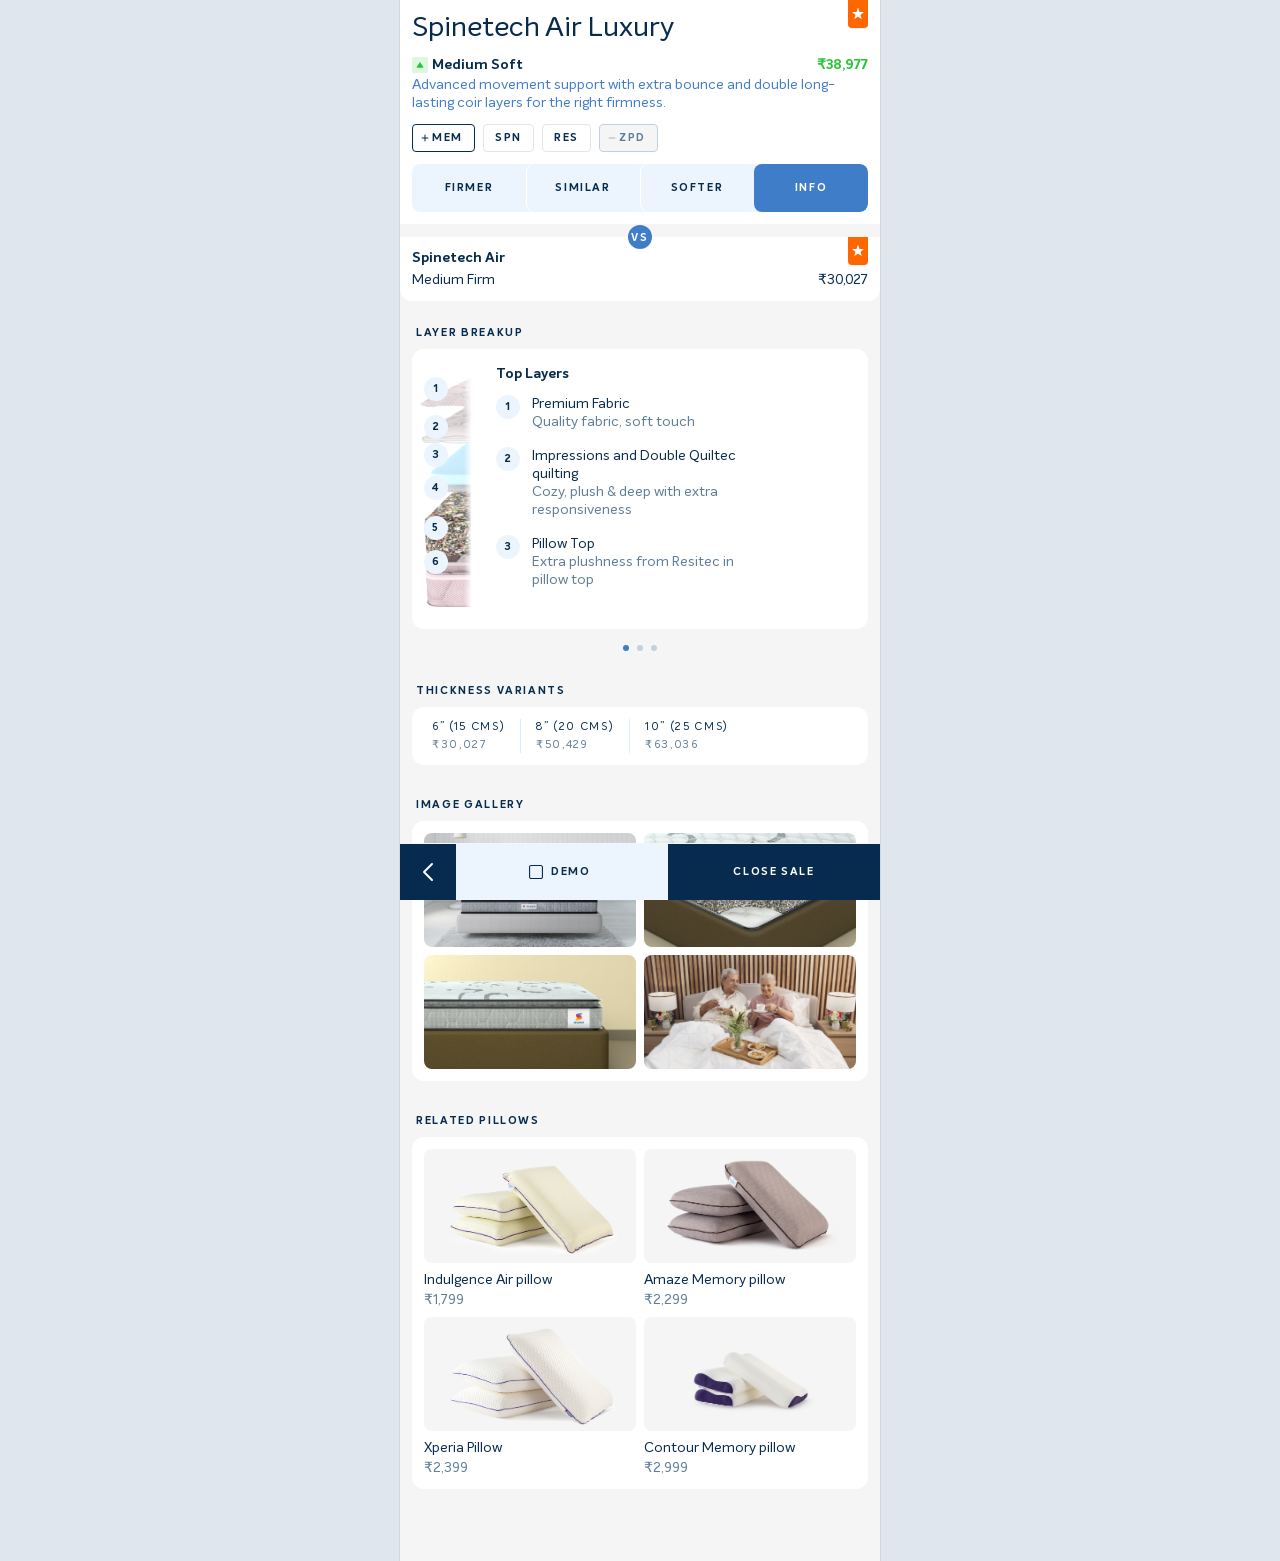
==== mattress-compare.html @ 7e9686c3 "Add comparison mode, opened from any recommendation card Implements Figma node 1777:11758: clicking " ====
<!DOCTYPE html>
<html lang="en">
<head>
<meta charset="UTF-8" />
<meta name="viewport" content="width=device-width, initial-scale=1, viewport-fit=cover" />
<meta name="theme-color" content="#FFFFFF" />
<title>Spinetech Air Luxury · Sleepwell</title>
<link rel="stylesheet" href="styles.css" />
</head>
<body>
  <div class="phone phone--mx">

    <!-- Comparison mode (Figma node 1777:11758): reached from a recommendation
         card on Firmer/Similar/Softer. The sticky header shows the clicked
         mattress with its tags/softness/price diffed against the mattress the
         card was clicked from, and the VS card below names that mattress. -->
    <div class="sticky-top mx-sticky">
      <div class="mx-head">
        <h1 class="mx-head__name">Spinetech Air Luxury</h1>
        <span class="mx-head__flag">
          <span class="mx-head__badge" title="Bestseller">
            <img src="assets/icons/bestseller-star.svg" alt="Bestseller" />
          </span>
        </span>
      </div>

      <div class="mx-facts">
        <div class="mx-facts__row">
          <span class="mattress__softness-grade" id="mxc-softness">
            <span class="softness-indicator" id="mxc-softness-indicator"><img src="assets/icons/softness-up.svg" alt="" /></span>
            <span class="mx-facts__softness">Medium Soft</span>
          </span>
          <span class="mx-facts__price mx-facts__price--cmp" id="mxc-price">₹38,977</span>
        </div>
        <p class="mx-facts__blurb">Advanced movement support with extra bounce and double long-lasting coir layers for the right firmness.</p>
      </div>

      <div class="mx-tags" id="mxc-tags">
        <span class="mx-tag-wrap">
          <button class="mx-tag mx-tag--added" type="button" data-cmp="added" aria-expanded="false" aria-describedby="tag-tip-mem">
            <img class="mx-tag__icon" src="assets/icons/tag-added.svg" alt="" />MEM
          </button>
          <span class="tag-tip" id="tag-tip-mem" role="tooltip" hidden>Memory Foam</span>
        </span>
        <span class="mx-tag-wrap">
          <button class="mx-tag" type="button" aria-expanded="false" aria-describedby="tag-tip-spn2">SPN</button>
          <span class="tag-tip" id="tag-tip-spn2" role="tooltip" hidden>Spring</span>
        </span>
        <span class="mx-tag-wrap">
          <button class="mx-tag" type="button" aria-expanded="false" aria-describedby="tag-tip-res2">RES</button>
          <span class="tag-tip" id="tag-tip-res2" role="tooltip" hidden>Resitec</span>
        </span>
        <span class="mx-tag-wrap">
          <button class="mx-tag mx-tag--removed" type="button" data-cmp="removed" aria-expanded="false" aria-describedby="tag-tip-zpd">
            <img class="mx-tag__icon" src="assets/icons/tag-removed.svg" alt="" />ZPD
          </button>
          <span class="tag-tip" id="tag-tip-zpd" role="tooltip" hidden>Zero Partner Disturbance</span>
        </span>
      </div>

      <div class="mx-controls" role="group" aria-label="Comfort">
        <button class="mx-controls__seg" type="button">Firmer</button>
        <button class="mx-controls__seg" type="button">Similar</button>
        <button class="mx-controls__seg" type="button">Softer</button>
        <button class="mx-controls__seg mx-controls__seg--info" type="button">Info</button>
      </div>
    </div>

    <!-- The mattress this page was reached from. Always Spinetech Air, same
         as every other flow in this prototype that only has one real
         "previous" mattress to point back to. -->
    <div class="mxc-vs" id="mxc-vs">
      <span class="mxc-vs__badge">vs</span>
      <div class="mxc-vs__card">
        <div class="mxc-vs__head">
          <span class="mxc-vs__name">Spinetech Air</span>
          <span class="mx-head__flag">
            <span class="mx-head__badge" title="Bestseller"><img src="assets/icons/bestseller-star.svg" alt="Bestseller" /></span>
          </span>
        </div>
        <div class="mxc-vs__row">
          <span class="mxc-vs__softness">Medium Firm</span>
          <span class="mxc-vs__price">₹30,027</span>
        </div>
      </div>
    </div>

    <main class="mx" id="mxc-main">

      <!-- Layer breakup: a compact static preview here rather than the
           interactive carousel on mattress.html — the Figma frame shows one
           slide with a flat pagination graphic and no scroll/tab behavior,
           and no destination is specified for it, so it's non-interactive. -->
      <section class="mx-sec">
        <h2 class="mx-sec__eyebrow">Layer breakup</h2>
        <div class="mx-layers">
          <div class="mx-layers__strip" aria-hidden="true">
            <img src="assets/img/mattress/layers.png" alt="" />
            <span class="mx-pin" style="top: 12px">1</span>
            <span class="mx-pin" style="top: 50px">2</span>
            <span class="mx-pin" style="top: 78px">3</span>
            <span class="mx-pin" style="top: 111px">4</span>
            <span class="mx-pin" style="top: 151px">5</span>
            <span class="mx-pin" style="top: 185px">6</span>
          </div>
          <div class="mx-layers__info">
            <h3 class="mx-layers__title">Top Layers</h3>
            <ul class="mx-layers__list">
              <li class="mx-layer">
                <span class="mx-pin mx-pin--static">1</span>
                <span class="mx-layer__text">
                  <span class="mx-layer__name">Premium Fabric</span>
                  <span class="mx-layer__desc">Quality fabric, soft touch</span>
                </span>
              </li>
              <li class="mx-layer">
                <span class="mx-pin mx-pin--static">2</span>
                <span class="mx-layer__text">
                  <span class="mx-layer__name">Impressions and Double Quiltec quilting</span>
                  <span class="mx-layer__desc">Cozy, plush &amp; deep with extra responsiveness</span>
                </span>
              </li>
              <li class="mx-layer">
                <span class="mx-pin mx-pin--static">3</span>
                <span class="mx-layer__text">
                  <span class="mx-layer__name">Pillow Top</span>
                  <span class="mx-layer__desc">Extra plushness from Resitec in pillow top</span>
                </span>
              </li>
            </ul>
          </div>
        </div>
        <div class="mx-dots" aria-hidden="true">
          <span class="mx-dots__dot is-on"></span>
          <span class="mx-dots__dot"></span>
          <span class="mx-dots__dot"></span>
        </div>
      </section>

      <!-- Thickness variants -->
      <section class="mx-sec">
        <h2 class="mx-sec__eyebrow">Thickness Variants</h2>
        <div class="mx-thick">
          <div class="mx-thick__row">
            <span class="mx-thick__item">
              <span class="mx-thick__size">6” (15 cms)</span>
              <span class="mx-thick__price">₹30,027</span>
            </span>
            <span class="mx-thick__rule"></span>
            <span class="mx-thick__item">
              <span class="mx-thick__size">8” (20 cms)</span>
              <span class="mx-thick__price">₹50,429</span>
            </span>
            <span class="mx-thick__rule"></span>
            <span class="mx-thick__item">
              <span class="mx-thick__size">10” (25 cms)</span>
              <span class="mx-thick__price">₹63,036</span>
            </span>
          </div>
        </div>
      </section>

      <!-- Image gallery: static here, no full-size zoom viewer specified for
           this mattress's photos. -->
      <section class="mx-sec">
        <h2 class="mx-sec__eyebrow">Image gallery</h2>
        <div class="mx-gallery">
          <img src="assets/img/mattress-luxury/gallery-1.png" alt="" />
          <img src="assets/img/mattress-luxury/gallery-2.png" alt="" />
          <img src="assets/img/mattress-luxury/gallery-3.png" alt="" />
          <img src="assets/img/mattress-luxury/gallery-4.png" alt="" />
        </div>
      </section>

      <!-- Related pillows: same four pillows, names and prices as
           mattress.html's own — the design's own data, so the local photos
           are reused rather than fetching four near-duplicate exports. -->
      <section class="mx-sec">
        <h2 class="mx-sec__eyebrow">Related Pillows</h2>
        <div class="mx-pillows">
          <div class="mx-pillow">
            <img src="assets/img/mattress/pillow-1.png" alt="" />
            <span class="mx-pillow__name">Indulgence Air pillow</span>
            <span class="mx-pillow__price">₹1,799</span>
          </div>
          <div class="mx-pillow">
            <img src="assets/img/mattress/pillow-2.png" alt="" />
            <span class="mx-pillow__name">Amaze Memory pillow</span>
            <span class="mx-pillow__price">₹2,299</span>
          </div>
          <div class="mx-pillow">
            <img src="assets/img/mattress/pillow-3.png" alt="" />
            <span class="mx-pillow__name">Xperia Pillow</span>
            <span class="mx-pillow__price">₹2,399</span>
          </div>
          <div class="mx-pillow">
            <img src="assets/img/mattress/pillow-4.png" alt="" />
            <span class="mx-pillow__name">Contour Memory pillow</span>
            <span class="mx-pillow__price">₹2,999</span>
          </div>
        </div>
      </section>

    </main>

    <!-- Comfort comparison (Softer) — same static bands as mattress.html -->
    <div class="mx-recs" id="mxc-recs-softer" hidden>

      <div class="mx-recs__band mx-recs__band--up">
        <h2 class="mx-recs__eyebrow mx-recs__eyebrow--up">Softer upsell</h2>
        <div class="mx-recs__row">
          <div class="mattress rec-card">
            <span class="rec-card__head"><span class="mattress__name">Esteem</span></span>
            <span class="mattress__meta">
              <span class="mattress__price">₹35,769</span>
              <span class="mattress__softness-grade">
                <span class="softness-indicator"><img src="assets/icons/softness-up.svg" alt="" /></span>
                <span class="mattress__softness">Medium Soft</span>
              </span>
            </span>
          </div>
          <div class="mattress rec-card">
            <span class="rec-card__head"><span class="mattress__name">CCT 1.0</span></span>
            <span class="mattress__meta">
              <span class="mattress__price">₹44,693</span>
              <span class="mattress__softness">Medium Firm</span>
            </span>
          </div>
          <a class="mattress rec-card" href="mattress-compare.html">
            <span class="rec-card__head">
              <span class="mattress__name">Spinetech Air Luxury</span>
              <span class="rec-card__flag"><span class="rec-card__badge" title="Bestseller"><img src="assets/icons/bestseller-star.svg" alt="Bestseller" /></span></span>
            </span>
            <span class="mattress__meta">
              <span class="mattress__price">₹38,978</span>
              <span class="mattress__softness-grade">
                <span class="softness-indicator"><img src="assets/icons/softness-up.svg" alt="" /></span>
                <span class="mattress__softness">Medium Soft</span>
              </span>
            </span>
          </a>
          <div class="mattress rec-card">
            <span class="rec-card__head"><span class="mattress__name">Eminence</span></span>
            <span class="mattress__meta">
              <span class="mattress__price">₹44,712</span>
              <span class="mattress__softness-grade">
                <span class="softness-indicator"><img src="assets/icons/softness-up.svg" alt="" /></span>
                <span class="mattress__softness">Medium Soft</span>
              </span>
            </span>
          </div>
          <div class="mattress rec-card">
            <span class="rec-card__head"><span class="mattress__name">Revital 4.0</span></span>
            <span class="mattress__meta">
              <span class="mattress__price">₹35,769</span>
              <span class="mattress__softness">Medium Soft</span>
            </span>
          </div>
        </div>
      </div>

      <div class="mx-recs__band mx-recs__band--down">
        <h2 class="mx-recs__eyebrow mx-recs__eyebrow--down">Softer downsell</h2>
        <div class="mx-recs__row">
          <a class="mattress rec-card" href="mattress-compare.html">
            <span class="rec-card__head"><span class="mattress__name">Spinetech</span></span>
            <span class="mattress__meta">
              <span class="mattress__price">₹24,456</span>
              <span class="mattress__softness">Medium Firm</span>
            </span>
          </a>
          <a class="mattress rec-card sel-mx--out" href="mattress-compare.html">
            <span class="rec-card__head"><span class="mattress__name">Dignity</span></span>
            <span class="mattress__meta">
              <span class="mattress__price">₹22,097</span>
              <span class="mattress__softness">Medium Firm</span>
            </span>
          </a>
          <a class="mattress rec-card" href="mattress-compare.html">
            <span class="rec-card__head"><span class="mattress__name">Revital 2.0</span></span>
            <span class="mattress__meta">
              <span class="mattress__price">₹15,705</span>
              <span class="mattress__softness">Medium Firm</span>
            </span>
          </a>
          <a class="mattress rec-card" href="mattress-compare.html">
            <span class="rec-card__head"><span class="mattress__name">GenX 1.0</span></span>
            <span class="mattress__meta">
              <span class="mattress__price">₹16,165</span>
              <span class="mattress__softness-grade">
                <span class="softness-indicator"><img src="assets/icons/softness-up.svg" alt="" /></span>
                <span class="mattress__softness">Medium Soft</span>
              </span>
            </span>
          </a>
          <a class="mattress rec-card" href="mattress-compare.html">
            <span class="rec-card__head"><span class="mattress__name">Mable</span></span>
            <span class="mattress__meta">
              <span class="mattress__price">₹21,554</span>
              <span class="mattress__softness-grade">
                <span class="softness-indicator"><img src="assets/icons/softness-up.svg" alt="" /></span>
                <span class="mattress__softness">Medium Soft</span>
              </span>
            </span>
          </a>
        </div>
      </div>

    </div>

    <!-- Comfort comparison (Similar) — same static bands as mattress.html -->
    <div class="mx-recs" id="mxc-recs-similar" hidden>

      <div class="mx-recs__band mx-recs__band--up">
        <h2 class="mx-recs__eyebrow mx-recs__eyebrow--up">Similar upsell</h2>
        <div class="mx-recs__row">
          <div class="mattress rec-card">
            <span class="rec-card__head"><span class="mattress__name">Esteem</span></span>
            <span class="mattress__meta">
              <span class="mattress__price">₹35,769</span>
              <span class="mattress__softness-grade">
                <span class="softness-indicator"><img src="assets/icons/softness-up.svg" alt="" /></span>
                <span class="mattress__softness">Medium Soft</span>
              </span>
            </span>
          </div>
          <div class="mattress rec-card">
            <span class="rec-card__head"><span class="mattress__name">CCT 1.0</span></span>
            <span class="mattress__meta">
              <span class="mattress__price">₹44,693</span>
              <span class="mattress__softness">Medium Firm</span>
            </span>
          </div>
          <a class="mattress rec-card" href="mattress-compare.html">
            <span class="rec-card__head">
              <span class="mattress__name">Spinetech Air Luxury</span>
              <span class="rec-card__flag"><span class="rec-card__badge" title="Bestseller"><img src="assets/icons/bestseller-star.svg" alt="Bestseller" /></span></span>
            </span>
            <span class="mattress__meta">
              <span class="mattress__price">₹38,978</span>
              <span class="mattress__softness-grade">
                <span class="softness-indicator"><img src="assets/icons/softness-up.svg" alt="" /></span>
                <span class="mattress__softness">Medium Soft</span>
              </span>
            </span>
          </a>
          <div class="mattress rec-card">
            <span class="rec-card__head"><span class="mattress__name">Eminence</span></span>
            <span class="mattress__meta">
              <span class="mattress__price">₹44,712</span>
              <span class="mattress__softness-grade">
                <span class="softness-indicator"><img src="assets/icons/softness-up.svg" alt="" /></span>
                <span class="mattress__softness">Medium Soft</span>
              </span>
            </span>
          </div>
          <div class="mattress rec-card">
            <span class="rec-card__head"><span class="mattress__name">Revital 4.0</span></span>
            <span class="mattress__meta">
              <span class="mattress__price">₹35,769</span>
              <span class="mattress__softness">Medium Soft</span>
            </span>
          </div>
        </div>
      </div>

      <div class="mx-recs__band mx-recs__band--down">
        <h2 class="mx-recs__eyebrow mx-recs__eyebrow--down">Similar downsell</h2>
        <div class="mx-recs__row">
          <a class="mattress rec-card" href="mattress-compare.html">
            <span class="rec-card__head"><span class="mattress__name">Spinetech</span></span>
            <span class="mattress__meta">
              <span class="mattress__price">₹24,456</span>
              <span class="mattress__softness">Medium Firm</span>
            </span>
          </a>
          <a class="mattress rec-card sel-mx--out" href="mattress-compare.html">
            <span class="rec-card__head"><span class="mattress__name">Dignity</span></span>
            <span class="mattress__meta">
              <span class="mattress__price">₹22,097</span>
              <span class="mattress__softness">Medium Firm</span>
            </span>
          </a>
          <a class="mattress rec-card" href="mattress-compare.html">
            <span class="rec-card__head"><span class="mattress__name">Revital 2.0</span></span>
            <span class="mattress__meta">
              <span class="mattress__price">₹15,705</span>
              <span class="mattress__softness">Medium Firm</span>
            </span>
          </a>
          <a class="mattress rec-card" href="mattress-compare.html">
            <span class="rec-card__head"><span class="mattress__name">GenX 1.0</span></span>
            <span class="mattress__meta">
              <span class="mattress__price">₹16,165</span>
              <span class="mattress__softness-grade">
                <span class="softness-indicator"><img src="assets/icons/softness-up.svg" alt="" /></span>
                <span class="mattress__softness">Medium Soft</span>
              </span>
            </span>
          </a>
          <a class="mattress rec-card" href="mattress-compare.html">
            <span class="rec-card__head"><span class="mattress__name">Mable</span></span>
            <span class="mattress__meta">
              <span class="mattress__price">₹21,554</span>
              <span class="mattress__softness-grade">
                <span class="softness-indicator"><img src="assets/icons/softness-up.svg" alt="" /></span>
                <span class="mattress__softness">Medium Soft</span>
              </span>
            </span>
          </a>
        </div>
      </div>

    </div>

    <!-- Bottom bar -->
    <div class="mx-actions" id="mxc-actions-default">
      <a class="mx-actions__back" href="reference-mattresses.html" aria-label="Back to reference mattresses">
        <img src="assets/icons/nav-back-32.svg" alt="" />
      </a>
      <div class="mx-actions__pair">
        <button class="mx-actions__demo" type="button" aria-pressed="false">
          <img src="assets/icons/checkbox.svg" alt="" />
          Demo
        </button>
        <a class="mx-actions__close" href="#">Close sale</a>
      </div>
    </div>

    <!-- Bottom bar: comfort comparison variant (Firmer/Similar/Softer) -->
    <div class="mx-actions mx-actions--toggles" id="mxc-actions-toggles" hidden>
      <a class="mx-actions__back" href="reference-mattresses.html" aria-label="Back to reference mattresses">
        <img src="assets/icons/nav-back-32.svg" alt="" />
      </a>
      <div class="mx-toggles">
        <span class="mx-toggle">
          <span class="mx-toggle__label">Hide<br />spring</span>
          <button class="toggle" type="button" role="switch" aria-checked="true" aria-label="Hide spring mattresses"></button>
        </span>
        <span class="mx-toggle">
          <span class="mx-toggle__label">Hide<br />coir</span>
          <button class="toggle" type="button" role="switch" aria-checked="false" aria-label="Hide coir mattresses"></button>
        </span>
      </div>
    </div>

  </div>

<script>
// Tag tooltips (Figma node 1864:12982, "Tag Overlay") — same behavior as
// mattress.html: tapping a tag opens its tooltip, tapping any tag or
// elsewhere closes whichever is open.
(function () {
  var tags = [].slice.call(document.querySelectorAll('.mx-tag'));
  if (!tags.length) return;

  function closeAll() {
    tags.forEach(function (t) {
      t.setAttribute('aria-expanded', 'false');
      t.nextElementSibling.hidden = true;
    });
  }

  tags.forEach(function (tag) {
    var tip = tag.nextElementSibling;
    tag.addEventListener('click', function (e) {
      e.stopPropagation();
      var opening = tip.hidden;
      closeAll();
      tip.hidden = !opening;
      tag.setAttribute('aria-expanded', String(opening));
    });
  });

  document.addEventListener('click', closeAll);
}());

// The comfort row: Info is the comparison view this page opens on — tags
// carry their added/removed state, the softness indicator shows, and the
// price reads green. Similar (Figma 1883:15070) and Softer (1784:13399)
// reuse the same static upsell/downsell bands as mattress.html; Firmer has
// no design, so it just shows the plain mattress view. Leaving Info for any
// of the three drops the comparison entirely — tags go plain, the indicator
// hides, the price reverts to navy — since you're no longer looking at this
// mattress specifically against the one you came from.
(function () {
  var segs = [].slice.call(document.querySelectorAll('.mx-controls__seg'));
  var main = document.getElementById('mxc-main');
  var recsSimilar = document.getElementById('mxc-recs-similar');
  var recsSofter = document.getElementById('mxc-recs-softer');
  var actionsDefault = document.getElementById('mxc-actions-default');
  var actionsToggles = document.getElementById('mxc-actions-toggles');
  var softnessIndicator = document.getElementById('mxc-softness-indicator');
  var price = document.getElementById('mxc-price');
  var tags = document.getElementById('mxc-tags');

  function activeName() {
    return document.querySelector('.mx-controls__seg--info').textContent.trim();
  }

  function render() {
    var name = activeName();
    var isInfo = name === 'Info';
    var isSimilar = name === 'Similar';
    var isSofter = name === 'Softer';

    main.hidden = isSimilar || isSofter;
    recsSimilar.hidden = !isSimilar;
    recsSofter.hidden = !isSofter;

    var showToggles = isSimilar || isSofter;
    actionsDefault.hidden = showToggles;
    actionsToggles.hidden = !showToggles;

    softnessIndicator.hidden = !isInfo;
    price.classList.toggle('mx-facts__price--cmp', isInfo);
    tags.querySelectorAll('.mx-tag[data-cmp]').forEach(function (t) {
      t.classList.toggle('mx-tag--' + t.dataset.cmp, isInfo);
    });
  }

  segs.forEach(function (seg) {
    seg.addEventListener('click', function () {
      segs.forEach(function (s) { s.classList.toggle('mx-controls__seg--info', s === seg); });
      render();
    });
  });

  var demo = document.querySelector('.mx-actions__demo');
  demo.addEventListener('click', function () {
    demo.setAttribute('aria-pressed', String(demo.getAttribute('aria-pressed') !== 'true'));
  });

  [].forEach.call(document.querySelectorAll('.toggle'), function (t) {
    t.addEventListener('click', function () {
      t.setAttribute('aria-checked', String(t.getAttribute('aria-checked') !== 'true'));
    });
  });

  render();
}());

// Condensed header once the page scrolls (same behavior as mattress.html).
(function () {
  var sticky = document.querySelector('.mx-sticky');
  var ON = 24, OFF = 8;
  var compact = false;

  function update() {
    var y = window.scrollY;
    if (!compact && y > ON) { compact = true; sticky.classList.add('is-compact'); }
    else if (compact && y < OFF) { compact = false; sticky.classList.remove('is-compact'); }
  }

  window.addEventListener('scroll', update, { passive: true });
  update();
}());
</script>
<script src="assets/js/breadcrumbs.js"></script>
</body>
</html>
---- styles.css ----
/* ------------------------------------------------------------------
   Sleepwell Virtual Salesman — Personal Corner
   Figma: ccT41qrQ7vVlmUPAgBr2Od  node 7005:4811
   Mobile-first; base frame 360 x 668.
------------------------------------------------------------------ */

/* --- brand typeface ----------------------------------------------
   Intelo (Fontfabric), the Sleepwell brand face. All 16 styles are
   declared under one family so `font-weight: 600` / `font-style: italic`
   resolve normally — the supplied kit ships them as separate families
   ("Intelo Semi", "Intelo Extra") because the Font Squirrel conversion
   flattened every OS/2 usWeightClass to 400.

   Declaring all 16 is free at runtime: a browser only downloads a face
   when a rule actually renders text in it. This screen pulls 400 and 700.

   Ramp: 100 Hairline · 200 Thin · 300 Light · 400 Regular
         500 Medium · 600 SemiBold · 700 Bold · 800 ExtraBold
------------------------------------------------------------------ */

@font-face {
  font-family: "Intelo";
  src: url("assets/fonts/Intelo-Hairline.woff2") format("woff2"),
       url("assets/fonts/Intelo-Hairline.woff")  format("woff");
  font-weight: 100;
  font-style: normal;
  font-display: swap;
}

@font-face {
  font-family: "Intelo";
  src: url("assets/fonts/Intelo-HairlineItalic.woff2") format("woff2"),
       url("assets/fonts/Intelo-HairlineItalic.woff")  format("woff");
  font-weight: 100;
  font-style: italic;
  font-display: swap;
}

@font-face {
  font-family: "Intelo";
  src: url("assets/fonts/Intelo-Thin.woff2") format("woff2"),
       url("assets/fonts/Intelo-Thin.woff")  format("woff");
  font-weight: 200;
  font-style: normal;
  font-display: swap;
}

@font-face {
  font-family: "Intelo";
  src: url("assets/fonts/Intelo-ThinItalic.woff2") format("woff2"),
       url("assets/fonts/Intelo-ThinItalic.woff")  format("woff");
  font-weight: 200;
  font-style: italic;
  font-display: swap;
}

@font-face {
  font-family: "Intelo";
  src: url("assets/fonts/Intelo-Light.woff2") format("woff2"),
       url("assets/fonts/Intelo-Light.woff")  format("woff");
  font-weight: 300;
  font-style: normal;
  font-display: swap;
}

@font-face {
  font-family: "Intelo";
  src: url("assets/fonts/Intelo-LightItalic.woff2") format("woff2"),
       url("assets/fonts/Intelo-LightItalic.woff")  format("woff");
  font-weight: 300;
  font-style: italic;
  font-display: swap;
}

@font-face {
  font-family: "Intelo";
  src: url("assets/fonts/Intelo-Regular.woff2") format("woff2"),
       url("assets/fonts/Intelo-Regular.woff")  format("woff");
  font-weight: 400;
  font-style: normal;
  font-display: swap;
}

@font-face {
  font-family: "Intelo";
  src: url("assets/fonts/Intelo-Italic.woff2") format("woff2"),
       url("assets/fonts/Intelo-Italic.woff")  format("woff");
  font-weight: 400;
  font-style: italic;
  font-display: swap;
}

@font-face {
  font-family: "Intelo";
  src: url("assets/fonts/Intelo-Medium.woff2") format("woff2"),
       url("assets/fonts/Intelo-Medium.woff")  format("woff");
  font-weight: 500;
  font-style: normal;
  font-display: swap;
}

@font-face {
  font-family: "Intelo";
  src: url("assets/fonts/Intelo-MediumItalic.woff2") format("woff2"),
       url("assets/fonts/Intelo-MediumItalic.woff")  format("woff");
  font-weight: 500;
  font-style: italic;
  font-display: swap;
}

@font-face {
  font-family: "Intelo";
  src: url("assets/fonts/Intelo-SemiBold.woff2") format("woff2"),
       url("assets/fonts/Intelo-SemiBold.woff")  format("woff");
  font-weight: 600;
  font-style: normal;
  font-display: swap;
}

@font-face {
  font-family: "Intelo";
  src: url("assets/fonts/Intelo-SemiBoldItalic.woff2") format("woff2"),
       url("assets/fonts/Intelo-SemiBoldItalic.woff")  format("woff");
  font-weight: 600;
  font-style: italic;
  font-display: swap;
}

@font-face {
  font-family: "Intelo";
  src: url("assets/fonts/Intelo-Bold.woff2") format("woff2"),
       url("assets/fonts/Intelo-Bold.woff")  format("woff");
  font-weight: 700;
  font-style: normal;
  font-display: swap;
}

@font-face {
  font-family: "Intelo";
  src: url("assets/fonts/Intelo-BoldItalic.woff2") format("woff2"),
       url("assets/fonts/Intelo-BoldItalic.woff")  format("woff");
  font-weight: 700;
  font-style: italic;
  font-display: swap;
}

@font-face {
  font-family: "Intelo";
  src: url("assets/fonts/Intelo-ExtraBold.woff2") format("woff2"),
       url("assets/fonts/Intelo-ExtraBold.woff")  format("woff");
  font-weight: 800;
  font-style: normal;
  font-display: swap;
}

@font-face {
  font-family: "Intelo";
  src: url("assets/fonts/Intelo-ExtraBoldItalic.woff2") format("woff2"),
       url("assets/fonts/Intelo-ExtraBoldItalic.woff")  format("woff");
  font-weight: 800;
  font-style: italic;
  font-display: swap;
}

:root {
  /* Figma styles */
  --dark:        #062B4E;
  --white:       #FFFFFF;
  --yellow:      #FAB90E;
  --orange:      #FF6600;
  --red:         #DA281C;
  --purple:      #8C4699;
  --blue-light:  #89AEDE;
  --blue:        #407DC9;
  --bg:          #ECF5FD;
  --grey-1:      #F5F5F5;
  --disabled:    #BDBDBD;   /* Primary button, inactive */
  --cool-grey:   #C1D1E0;   /* hairline rules, input borders */
  --card-bg:     #DCECFA;   /* unselected size pill */
  --grey-3:      #828282;   /* muted measurements + field labels */
  --text-muted:  #607D97;   /* lead phone numbers + timestamps */
  --green:       #27C637;   /* "Sold" status */
  --grey-2:      #E5E5E5;   /* tag borders */
  --green-tint:  #DFF7E1;   /* upsell band + softer indicator */
  --red-tint:    #FADFDD;   /* downsell band */

  /* Real device insets. Overridable so the mockup frame in mockup.html can
     simulate a Dynamic Island / home indicator, which env() can't do in an
     iframe. Never set these by hand in the app itself. */
  --safe-top:    env(safe-area-inset-top, 0px);
  --safe-bottom: env(safe-area-inset-bottom, 0px);

  /* Clearance for the fixed bottom bar: its height, the home-indicator inset,
     and 16px so the last card isn't flush against the bar. */
  --bar-clear:   calc(56px + 16px + var(--safe-bottom));

  --gutter:      14px;   /* (360 - 332) / 2 */
  --col-gap:     10px;
  --row-gap:     12px;
  --tile-h:      105px;
  --bar-h:       56px;

  /* Platform UI stack only covers the swap window / a failed font load. */
  --font: "Intelo", -apple-system, BlinkMacSystemFont, "Segoe UI", Roboto,
          "Helvetica Neue", Arial, sans-serif;
}

*, *::before, *::after { box-sizing: border-box; }

/* Any author `display` beats the UA sheet's [hidden] rule, so an element with
   display:flex stays visible after setting .hidden. Make the attribute win. */
[hidden] { display: none !important; }

html { -webkit-text-size-adjust: 100%; }

body {
  margin: 0;
  background: var(--grey-1);
  font-family: var(--font);
  color: var(--dark);
  -webkit-font-smoothing: antialiased;
}

img { display: block; max-width: 100%; }

button {
  font: inherit;
  color: inherit;
  background: none;
  border: 0;
  padding: 0;
  cursor: pointer;
  -webkit-tap-highlight-color: transparent;
}

a { text-decoration: none; color: inherit; -webkit-tap-highlight-color: transparent; }

/* --- phone frame ------------------------------------------------- */

.phone {
  width: 100%;
  max-width: 480px;
  min-height: 100vh;
  min-height: 100dvh;
  margin: 0 auto;
  background: var(--grey-1);
  padding-bottom: calc(var(--bar-h) + var(--safe-bottom));
}

/* --- header ------------------------------------------------------ */

.header {
  background: var(--white);
  padding: calc(20px + var(--safe-top)) var(--gutter) 6px;
  overflow: hidden;
}

.header__inner {
  display: flex;
  flex-direction: column;
  gap: 6px;
}

.greeting-row {
  display: flex;
  align-items: flex-start;
  justify-content: space-between;
  gap: 12px;
}

.greeting { min-width: 0; }

.greeting p {
  margin: 0;
  white-space: nowrap;
  overflow: hidden;
  text-overflow: ellipsis;
}

.greeting__hello { font-size: 12px; line-height: 14px; font-weight: 400; }
.greeting__name  { font-size: 14px; line-height: 17px; font-weight: 700; }
.greeting__role  { font-size: 10px; line-height: 12px; font-weight: 400; }

.avatar {
  flex: none;
  width: 36px;
  height: 36px;
  border-radius: 50%;
  overflow: hidden;
  position: relative;
}
.avatar img {
  position: absolute;
  width: 129.36%;
  height: 110.43%;
  left: -17.13%;
  top: -3.99%;
  max-width: none;
  object-fit: cover;
}

.titlebar {
  display: flex;
  align-items: center;
  justify-content: space-between;
  gap: 8px;
}

.titlebar__left {
  flex: none;
  width: 81px;
  display: flex;
  align-items: center;
  justify-content: space-between;
}

.titlebar__right {
  flex: none;
  display: flex;
  align-items: center;
  gap: 2px;
}

.titlebar__title {
  margin: 0;
  font-size: 20px;
  line-height: 24px;
  font-weight: 700;
  text-align: center;
  white-space: nowrap;
  min-width: 0;
}

.icon-btn {
  display: flex;
  align-items: center;
  justify-content: center;
  flex: none;
}
.icon-btn--22 { width: 32px; height: 32px; }
.icon-btn--22 img { width: 22px; height: 22px; }
.icon-btn--24 { width: 24px; height: 24px; }
.icon-btn--24 img { width: 20px; height: 20px; }

/* The Figma SVGs export with preserveAspectRatio="none", so any box they
   don't exactly fill distorts them rather than letterboxing. Pin every icon
   against flex shrink and make the aspect ratio non-negotiable. */
.icon-btn img,
.nav-btn img {
  flex: none;
  object-fit: contain;
}

.brand {
  flex: none;
  width: 32px;
  height: 32px;
  position: relative;
  overflow: hidden;
}
.brand img {
  position: absolute;
  width: 398.14%;
  height: 93.93%;
  left: 6.5%;
  top: 3.46%;
  max-width: none;
}

/* --- tile grid --------------------------------------------------- */

.grid {
  display: grid;
  grid-template-columns: repeat(3, 1fr);
  column-gap: var(--col-gap);
  row-gap: var(--row-gap);
  padding: 18px var(--gutter) 20px;
}

.tile {
  position: relative;
  height: var(--tile-h);
  background: var(--white);
  border-radius: 8px;
  overflow: hidden;
  display: block;
  transition: transform .12s ease, box-shadow .12s ease;
}

.tile:active { transform: scale(.97); }

/* 5px accent rule pinned to the bottom edge */
.tile::after {
  content: "";
  position: absolute;
  left: 0;
  right: 0;
  bottom: 0;
  height: 5px;
  background: var(--accent);
}

.tile--yellow { --accent: var(--yellow); }
.tile--orange { --accent: var(--orange); }
.tile--red    { --accent: var(--red); }
.tile--purple { --accent: var(--purple); }
.tile--blue   { --accent: var(--blue-light); }

/* 48 x 48 icon slot, horizontally centred, 10px from the top */
.tile__icon {
  position: absolute;
  top: 10px;
  left: 50%;
  transform: translateX(-50%);
  width: 48px;
  height: 48px;
  display: block;
}

/* default: centred inside the slot */
.tile__icon .ic {
  position: absolute;
  left: 50%;
  top: 50%;
  transform: translate(-50%, -50%);
  max-width: none;
  object-fit: cover;
}

/* per-icon geometry, straight from the Figma frame */
.ic--attendence { left: 0; top: 3px; transform: none; width: 48px;   height: 45.474px; }
.ic--drive      { left: 8px; top: 10px; transform: none; width: 32px; height: 32px; }
.ic--dst        { left: 0; top: 0; transform: none; width: 48px;      height: 48px; }
.ic--jamboard   { width: 38px; height: 34.438px; }
.ic--maps       { width: 32px; height: 33px; }
.ic--idea       { width: 32px; height: 30px; }
.ic--covid      { width: 32px; height: 32px; }
.ic--sheets     { width: 32px; height: 30px; }
.ic--task       { width: 36px; height: 31.5px; }

/* icons whose source art needs cropping */
.crop { position: absolute; overflow: hidden; }
.crop img { position: absolute; max-width: none; }

.crop--calender { left: 0; top: 3px; width: 48px; height: 48px; }
.crop--calender img { width: 112.5%; height: 100.14%; left: -4.17%; top: -0.07%; }

.crop--hangout { left: 6px; top: 8px; width: 36px; height: 36px; }
.crop--hangout img { width: 127.56%; height: 100%; left: -12.82%; top: 0; }

.tile__label {
  position: absolute;
  top: 60px;
  left: 4px;
  right: 4px;
  font-size: 10px;
  line-height: 12px;
  font-weight: 700;
  letter-spacing: 1.1px;
  text-transform: uppercase;
  text-align: center;
  /* wrap at spaces only — never split a word mid-glyph on narrow screens */
  overflow-wrap: normal;
  word-break: normal;
  hyphens: none;
}

/* --- bottom bar -------------------------------------------------- */

.bottombar {
  position: fixed;
  bottom: 0;
  left: 50%;
  transform: translateX(-50%);
  width: 100%;
  max-width: 480px;
  /* --bg is the Figma backing colour, but the nav fills the bar edge to edge
     so it never shows. On a device with a home indicator the inset strip below
     the nav does show, so carry the nav colour into it rather than leaving a
     pale band under a dark bar. */
  background: var(--dark);
  border-top: 1px solid var(--grey-1);
  padding-bottom: var(--safe-bottom);
  z-index: 10;
}

.bottombar__nav {
  height: var(--bar-h);
  background: var(--dark);
  display: flex;
  align-items: center;
  justify-content: space-between;
  padding: 12px;
}

.nav-btn {
  display: flex;
  align-items: center;
  justify-content: center;
  padding: 5px;
  flex: none;
}
.nav-btn img { width: 22px; height: 22px; }
.nav-btn--lg { padding: 0; }
.nav-btn--lg img { width: 32px; height: 32px; }

/* --- narrow phones (< 360px) ------------------------------------- */

@media (max-width: 359px) {
  :root { --gutter: 10px; }
  .tile__label     { letter-spacing: .6px; }
  .titlebar__title { font-size: 18px; }
}

/* ==================================================================
   Screen: Store setup  (Digital Sales Tool entry point)
   Figma node 1787:15156 "Onboarding 1" — base frame 360 x 668.
   Namespaced `setup-*` so it can't collide with Personal Corner.
================================================================== */

.phone--setup {
  padding-bottom: var(--bar-clear);
}

/* --- header --- */

.setup-header {
  position: relative;
  height: 60px;
  margin-top: var(--safe-top);
  display: flex;
  align-items: center;
  padding: 0 16px;
}

/* The exported band is 360 x 74: a 60px header plus a 14px soft fade that
   spills onto the page below it, so it must not be clipped. */
.setup-header__bg {
  position: absolute;
  top: 0;
  left: 0;
  width: 100%;
  height: 74px;
  object-fit: fill;
  pointer-events: none;
}

.setup-header__brand {
  position: relative;
  width: 130px;
  height: 32px;
  overflow: hidden;
  flex: none;
}
.setup-header__brand img {
  position: absolute;
  width: 98%;
  height: 93.93%;
  left: 0.83%;
  top: 3.46%;
  max-width: none;
}

/* Only the store-favourites frame carries a gear. Positioned rather than
   flexed: the design insets it 21px, not the header's own 16px padding. */
.setup-header__settings {
  position: absolute;
  right: 21px;
  top: 50%;
  transform: translateY(-50%);
  width: 24px;
  height: 24px;
}
.setup-header__settings img {
  width: 24px;
  height: 24px;
  object-fit: contain;
}

/* --- body --- */

.setup {
  padding: 0 12px;
}

.setup__dealer {
  margin: 58px 0 0;
  font-size: 28px;
  line-height: 32px;
  font-weight: 400;
  color: var(--dark);
}

.setup__eyebrow {
  margin: 32px 0 0 4px;
  font-size: 11px;
  line-height: 16px;
  font-weight: 700;
  letter-spacing: 1.65px;
  text-transform: uppercase;
  color: var(--dark);
}

.setup__grid {
  margin-top: 12px;
  display: grid;
  grid-template-columns: repeat(2, 1fr);
  gap: 12px;
}

/* --- setup card --- */

.setup-card {
  display: flex;
  flex-direction: column;
  justify-content: space-between;
  height: 88px;
  padding: 8px;
  background: var(--white);
  border-radius: 8px;
  overflow: hidden;
  transition: transform .12s ease;
}
.setup-card:active { transform: scale(.98); }

.setup-card__text {
  display: flex;
  flex-direction: column;
  gap: 4px;
  min-width: 0;
}

.setup-card__title {
  font-size: 14px;
  line-height: 18px;
  font-weight: 400;
  color: var(--dark);
}

.setup-card__count {
  font-size: 14px;
  line-height: 18px;
  font-weight: 400;
  color: var(--blue-light);
}

.setup-card__cta {
  display: flex;
  align-items: center;
  gap: 4px;
  font-size: 11px;
  line-height: 16px;
  font-weight: 700;
  letter-spacing: 1.65px;
  text-transform: uppercase;
  color: var(--blue);
}
.setup-card__cta img {
  flex: none;
  width: 16px;
  height: 16px;
  object-fit: contain;
}

/* --- bottom action bar --- */

.setup-actions {
  position: fixed;
  bottom: 0;
  left: 50%;
  transform: translateX(-50%);
  width: 100%;
  max-width: 480px;
  background: var(--disabled);
  border-top: 1px solid var(--grey-1);
  padding-bottom: var(--safe-bottom);
  z-index: 10;
}

.setup-actions__btn {
  /* centred explicitly so the rule also fits an <a> in the enabled state */
  display: flex;
  align-items: center;
  justify-content: center;
  width: 100%;
  height: 56px;
  padding: 10px;
  background: var(--disabled);
  color: var(--white);
  font-size: 11px;
  line-height: 16px;
  font-weight: 700;
  letter-spacing: 1.65px;
  text-transform: uppercase;
}
.setup-actions__btn:disabled { cursor: default; }

/* Once something is selected the bar goes navy (Figma node 1801:12934). */
.setup-actions--active,
.setup-actions--active .setup-actions__btn {
  background: var(--dark);
}

/* ==================================================================
   Screen: Select bed displays
   Figma node 1787:15272 "Onboarding 2" — base frame 360 wide.
   Reuses .setup-header; everything else namespaced `bd-*` / `mattress`.
================================================================== */

.phone--beds {
  padding-bottom: var(--bar-clear);
}

/* --- pinned header + filter bar --- */

/* .bd-sticky pins the header plus the search and count rows on the picker
   screens; .sticky-top pins the header alone everywhere else. Same rules. */
.bd-sticky,
.sticky-top {
  position: sticky;
  top: 0;
  z-index: 15;
  /* opaque, or the content would scroll through it */
  background: var(--grey-1);
  /* the inset lives here rather than on .setup-header: a margin on the first
     child would collapse out of the wrapper and scroll away with the content */
  padding-top: var(--safe-top);
}
.bd-sticky .setup-header,
.sticky-top .setup-header { margin-top: 0; }

/* The header art is 74px in a 60px header — a 14px fade meant to sit over
   whatever follows. Left unclipped: it reads as a soft edge under the pinned
   header, and clipping would also cut off any dropdown opened from inside. */

/* --- title / search / count strip --- */

.bd-top {
  margin: 0 12px;
  border-bottom: 1px solid var(--cool-grey);
  padding-bottom: 0;
}

.bd-eyebrow {
  margin: 8px 0 0;
  font-size: 11px;
  line-height: 16px;
  font-weight: 700;
  letter-spacing: 1.65px;
  text-transform: uppercase;
  /* the design specifies black here, not the usual --dark */
  color: #000;
}

.bd-search {
  margin-top: 20px;
  display: flex;
  align-items: center;
  gap: 8px;
  height: 47px;
  padding: 0 4px 0 14px;
  background: var(--white);
  border: 1px solid var(--blue-light);
  border-radius: 8px;
}

.bd-search__icon {
  flex: none;
  width: 13.5px;
  height: 14.5px;
  object-fit: contain;
}

.bd-search__input {
  flex: 1;
  min-width: 0;
  border: 0;
  outline: 0;
  background: none;
  font: inherit;
  font-size: 14px;
  line-height: 18px;
  color: var(--dark);
  -webkit-appearance: none;
  appearance: none;
}
.bd-search__input::placeholder { color: var(--blue); opacity: 1; }
.bd-search__input::-webkit-search-cancel-button { -webkit-appearance: none; }

.bd-meta {
  margin: 14px 0 9px;
  display: flex;
  align-items: center;
  justify-content: space-between;
  gap: 12px;
}

.bd-meta__count {
  margin: 0;
  font-size: 14px;
  line-height: 18px;
  font-weight: 400;
  color: var(--dark);
}

.bd-sort {
  display: flex;
  align-items: center;
  gap: 8px;
  flex: none;
  font-size: 10px;
  line-height: 16px;
  font-weight: 700;
  letter-spacing: 1.1px;
  text-transform: uppercase;
  color: var(--blue);
}
.bd-sort img {
  flex: none;
  width: 16px;
  height: 11.5px;
  object-fit: contain;
}

/* --- sort menu (Figma node 2272:13193, 159 x 168) --- */

.bd-sort-wrap {
  position: relative;
  flex: none;
}

.bd-sortmenu {
  position: absolute;
  top: calc(100% + 8px);
  right: 0;
  z-index: 20;
  width: 159px;
  /* 3 rows of 52 + two 2px gaps + 8px tail = 168 */
  padding-bottom: 8px;
  display: flex;
  flex-direction: column;
  gap: 2px;
  background: var(--white);
  box-shadow: 0 4px 2px rgba(0, 0, 0, .1);
}

.bd-sortmenu__item {
  display: flex;
  align-items: center;
  height: 52px;
  padding: 0 14px;
  font-size: 16px;
  line-height: 24px;
  font-weight: 300;
  color: var(--dark);
  text-align: left;
  background: none;
  transition: background .1s ease;
}

/* The Figma frame paints the cool-grey block behind one row without saying
   whether it is hover or the current choice, so it serves as both. */
.bd-sortmenu__item:hover,
.bd-sortmenu__item:focus-visible,
.bd-sortmenu__item[aria-checked="true"] {
  background: var(--cool-grey);
}

/* --- mattress grid --- */

.bd-grid {
  margin: 16px 12px 0;
  display: grid;
  grid-template-columns: repeat(2, 1fr);
  column-gap: 12px;
  row-gap: 8px;
}

.mattress {
  display: flex;
  flex-direction: column;
  justify-content: space-between;
  align-items: flex-start;
  gap: 8px;
  height: 96px;
  padding: 8px;
  text-align: left;
  background: var(--white);
  /* transparent rather than none, so selecting doesn't shift the layout */
  border: 1px solid transparent;
  border-radius: 8px;
  overflow: hidden;
  transition: background .12s ease, border-color .12s ease, transform .12s ease;
}
.mattress:active { transform: scale(.98); }

.mattress.is-selected {
  background: var(--bg);
  border-color: var(--blue);
}

.mattress__name {
  font-size: 14px;
  line-height: 18px;
  font-weight: 700;
  color: var(--dark);
}

.mattress__meta {
  display: flex;
  flex-direction: column;
  gap: 2px;
}

.mattress__price,
.mattress__softness {
  font-size: 14px;
  line-height: 18px;
  font-weight: 400;
  color: var(--dark);
}

/* --- bottom action bar --- */

.bd-actions {
  position: fixed;
  bottom: 0;
  left: 50%;
  transform: translateX(-50%);
  width: 100%;
  max-width: 480px;
  display: flex;
  align-items: stretch;
  background: var(--dark);
  border-top: 1px solid var(--grey-1);
  z-index: 10;
}

/* The home-indicator inset sits on the children, not on the bar. Putting it
   on the bar confines them to the top 56px, so the white divider stopped
   short and left a band of bare navy under it. Now each child spans the full
   height and pads its own content clear of the indicator. */
.bd-actions__back,
.bd-actions__confirm {
  height: calc(56px + var(--safe-bottom));
  padding-bottom: var(--safe-bottom);
}

.bd-actions__back {
  flex: none;
  width: 56px;
  display: flex;
  align-items: center;
  justify-content: center;
  background: var(--dark);
  border-right: 1px solid var(--white);
}
.bd-actions__back img {
  width: 32px;
  height: 32px;
  object-fit: contain;
}

.bd-actions__confirm {
  flex: 1;
  min-width: 0;
  display: flex;
  align-items: center;
  justify-content: center;
  padding: 10px 10px calc(10px + var(--safe-bottom));
  background: var(--dark);
  color: var(--white);
  font-size: 11px;
  line-height: 16px;
  font-weight: 700;
  letter-spacing: 1.65px;
  text-transform: uppercase;
}

/* ==================================================================
   Screen: Store setup complete
   Figma node 1801:12934 "Onboarding 3". Same shell as store setup —
   only the recommendations rail below the grid is new.
================================================================== */

.rec {
  margin-top: 32px;
}

.rec__eyebrow {
  margin: 0 0 0 16px;
  font-size: 11px;
  line-height: 16px;
  font-weight: 700;
  letter-spacing: 1.65px;
  text-transform: uppercase;
  color: var(--dark);
}

/* Wider than the frame in the design, so it scrolls sideways. Full-bleed
   with asymmetric padding: 12 leading to line up with the grid, 16 trailing. */
.rec__row {
  margin-top: 12px;
  padding: 0 16px 0 12px;
  display: flex;
  gap: 8px;
  overflow-x: auto;
  scrollbar-width: none;
  -webkit-overflow-scrolling: touch;
}
.rec__row::-webkit-scrollbar { display: none; }

.rec-card {
  position: relative;
  flex: none;
  width: 162px;
  /* no selected state here, and the border would push the badge 1px off the
     card's top edge, since it hangs off the padding box */
  border: 0;
}

.rec-card__head {
  display: flex;
  align-items: flex-start;
  gap: 4px;
  width: 100%;
}

/* Let the name take the slack so the badge is pinned to the right edge. */
.rec-card__head .mattress__name {
  flex: 1;
  min-width: 0;
}

/* Reserves the badge's width in the row so long names wrap before it. */
.rec-card__flag {
  position: relative;
  flex: none;
  width: 16px;
  height: 20px;
}

/* Ribbon hanging from the card's top edge: pulled up by the 8px padding. */
.rec-card__badge {
  position: absolute;
  left: 0;
  top: -8px;
  display: flex;
  align-items: center;
  justify-content: center;
  padding: 2px 0;
  background: var(--orange);
  border-radius: 0 0 3.2px 3.2px;
  filter: drop-shadow(0 1px .5px rgba(0, 0, 0, .06));
}
.rec-card__badge img {
  width: 16px;
  height: 16px;
  object-fit: contain;
}

/* ==================================================================
   Screen: Search from leads
   Figma node 5704:18650 "Lead Name" — base frame 360 wide.
   Reuses the pinned header, search and count row from the pickers;
   only the card is new.
================================================================== */

.leads {
  margin: 12px 12px 0;
  display: flex;
  flex-direction: column;
  gap: 8px;
}

.lead {
  display: flex;
  flex-direction: column;
  align-items: flex-start;
  gap: 4px;
  width: 100%;
  padding: 8px;
  text-align: left;
  background: var(--white);
  border: 0;
  border-radius: 8px;
  overflow: hidden;
  transition: background .12s ease, box-shadow .12s ease, transform .12s ease;
}
.lead:active { transform: scale(.99); }

/* An inset ring rather than a border: these cards are auto-height, so a real
   border would make every card 2px taller than the frame's 56. */
.lead.is-selected {
  background: var(--bg);
  box-shadow: inset 0 0 0 1px var(--blue);
}

.lead__head {
  display: flex;
  align-items: baseline;
  gap: 4px;
  width: 100%;
}

.lead__name {
  flex: 1;
  min-width: 0;
  font-size: 14px;
  line-height: 18px;
  font-weight: 700;
  color: var(--dark);
}

.lead__date {
  flex: none;
  font-size: 10px;
  line-height: 12px;
  font-weight: 300;
  text-align: right;
  color: var(--text-muted);
}

.lead__phone {
  font-size: 14px;
  line-height: 18px;
  color: var(--text-muted);
}


/* ==================================================================
   Screen: Mattress detail
   Figma node 1711:11278 "Mattress 1" — base frame 360 wide.
   No Sleepwell header on this frame: the mattress block is the top.
================================================================== */

.phone--mx { padding-bottom: var(--bar-clear); }

.mx-sticky {
  background: var(--white);
  padding-bottom: 12px;
  border-bottom: 1px solid var(--grey-1);
  display: flex;
  flex-direction: column;
  gap: 12px;
}
/* the pinned wrapper's own padding-top carries the device inset */
.mx-sticky > :first-child { margin-top: 12px; }

.mx-head {
  display: flex;
  align-items: flex-start;
  gap: 4px;
  padding: 0 12px;
}

.mx-head__name {
  flex: 1;
  min-width: 0;
  margin: 0;
  font-size: 28px;
  line-height: 32px;
  font-weight: 400;
  color: var(--dark);
}

/* reserves the ribbon's width so a long name wraps before it */
.mx-head__flag {
  position: relative;
  flex: none;
  width: 20px;
  height: 16px;
}

/* hangs from the top of the pinned block, like the card badges */
.mx-head__badge {
  position: absolute;
  left: 0;
  top: -12px;
  display: flex;
  align-items: center;
  justify-content: center;
  padding: 4px 0;
  background: var(--orange);
  border-radius: 0 0 4px 4px;
  filter: drop-shadow(0 1px .5px rgba(0, 0, 0, .06));
}
.mx-head__badge img { width: 20px; height: 20px; object-fit: contain; }

.mx-facts {
  display: flex;
  flex-direction: column;
  gap: 2px;
}

.mx-facts__row {
  display: flex;
  align-items: flex-start;
  justify-content: space-between;
  padding: 0 12px;
}

.mx-facts__softness,
.mx-facts__price {
  font-size: 14px;
  line-height: 18px;
  font-weight: 700;
  color: var(--dark);
}

.mx-facts__blurb {
  margin: 0 12px;
  font-size: 14px;
  line-height: 18px;
  color: var(--blue);
}

.mx-tags {
  display: flex;
  gap: 8px;
  padding: 0 12px;
}

.mx-tag-wrap {
  position: relative;
  display: inline-flex;
}

.mx-tag {
  display: flex;
  align-items: center;
  justify-content: center;
  /* 5/11 not 6/12: Figma strokes inside the box, CSS outside it */
  padding: 5px 11px;
  border: 1px solid var(--grey-2);
  border-radius: 4px;
  background: none;
  font-size: 11px;
  line-height: 16px;
  font-weight: 700;
  letter-spacing: 1.65px;
  text-transform: uppercase;
  color: var(--dark);
}

/* Tag tooltip (Figma node 1864:12982, "Tag Overlay"). Tap a tag to open it;
   tapping any tag or elsewhere closes whichever is open. */
.tag-tip {
  position: absolute;
  left: 0;
  bottom: calc(100% + 4px);
  padding: 8px 8px 10px;
  border-radius: 8px;
  background: #2E2E2E;
  color: var(--white);
  font-size: 13px;
  line-height: 19px;
  white-space: nowrap;
  z-index: 5;
}
.tag-tip::after {
  content: "";
  position: absolute;
  left: 20px;
  bottom: -4px;
  width: 8px;
  height: 8px;
  background: #2E2E2E;
  transform: rotate(45deg);
}
.tag-tip[hidden] { display: none; }

/* Tag states versus a previous mattress ("Frame 2927" spec): default/common
   is the existing .mx-tag look; these two are the other states. First real
   use is mattress-compare.html's comparison mode (Figma node 1777:11758). */
.mx-tag--added,
.mx-tag--removed {
  gap: 2px;
  padding-left: 7px;
}
.mx-tag--added {
  border-color: var(--dark);
}
.mx-tag--removed {
  background: var(--grey-1);
  border-color: var(--cool-grey);
  color: var(--text-muted);
}
.mx-tag__icon { display: none; flex: none; width: 10px; height: 10px; }
.mx-tag--added .mx-tag__icon,
.mx-tag--removed .mx-tag__icon { display: block; }

/* Comparison mode (Figma node 1777:11758): a mini card for the mattress this
   page was reached from, with a VS badge straddling the seam between it and
   the sticky header above. Scrolls with the page — only the header is
   sticky. */
.mxc-vs { position: relative; padding-top: 12px; }

.mxc-vs__card {
  background: var(--white);
  border-radius: 0 0 12px 12px;
  padding: 12px;
}

.mxc-vs__head {
  display: flex;
  align-items: flex-start;
  gap: 4px;
}

.mxc-vs__name {
  flex: 1;
  min-width: 0;
  font-size: 14px;
  line-height: 18px;
  font-weight: 700;
  color: var(--dark);
}

.mxc-vs__row {
  display: flex;
  align-items: center;
  justify-content: space-between;
  margin-top: 4px;
}
.mxc-vs__softness,
.mxc-vs__price {
  font-size: 14px;
  line-height: 18px;
  color: var(--dark);
}

.mxc-vs__badge {
  position: absolute;
  left: 50%;
  top: 0;
  transform: translateX(-50%);
  display: flex;
  align-items: center;
  justify-content: center;
  width: 24px;
  height: 24px;
  border-radius: 50%;
  background: var(--blue);
  color: var(--white);
  font-size: 11px;
  font-weight: 700;
  letter-spacing: 1.65px;
  text-transform: uppercase;
}

/* Price reads green only while the comparison (Info) is showing; leaving it
   for Firmer/Similar/Softer drops back to the plain color, per spec. */
.mx-facts__price--cmp { color: var(--green); }

.mx-controls {
  margin: 0 12px;
  height: 48px;
  display: flex;
  align-items: stretch;
  overflow: hidden;
  border-radius: 8px;
  background: var(--bg);
}

.mx-controls__seg {
  flex: 1;
  min-width: 0;
  display: flex;
  align-items: center;
  justify-content: center;
  padding: 10px;
  font-size: 11px;
  line-height: 16px;
  font-weight: 700;
  letter-spacing: 1.65px;
  text-transform: uppercase;
  color: var(--dark);
  border-radius: 8px;
  transition: background .12s ease, color .12s ease;
}
/* 1px hairlines between the plain segments, not around the active one */
.mx-controls__seg + .mx-controls__seg:not(.mx-controls__seg--info) {
  box-shadow: inset 1px 0 0 var(--white);
}
.mx-controls__seg--info {
  background: var(--blue);
  color: var(--white);
}

/* --- condensed header after scrolling (Figma node 1883:15347) ---
   Same block, small size: the name drops to 18/24 and the blurb, tags and
   comfort row go, leaving name + softness + price. */

.mx-sticky.is-compact {
  gap: 2px;
  padding-bottom: 8px;
}
.mx-sticky.is-compact > :first-child { margin-top: 8px; }

.mx-sticky.is-compact .mx-head__name {
  font-size: 18px;
  line-height: 24px;
}
.mx-sticky.is-compact .mx-head__badge { top: -8px; }

.mx-sticky.is-compact .mx-facts__blurb,
.mx-sticky.is-compact .mx-tags,
.mx-sticky.is-compact .mx-controls {
  display: none;
}

.mx-head__name,
.mx-head__badge {
  transition: font-size .16s ease, line-height .16s ease, top .16s ease;
}

@media (prefers-reduced-motion: reduce) {
  .mx-head__name,
  .mx-head__badge { transition: none; }
}

/* --- sections --- */

.mx { padding: 0 12px; }

.mx-sec { margin-top: 32px; }
/* the frame leaves this gap below the pinned block, which it positions
   independently of the sections */
.mx-sec:first-child { margin-top: 24px; }

.mx-sec__eyebrow {
  margin: 0 0 8px 4px;
  font-size: 11px;
  line-height: 16px;
  font-weight: 700;
  letter-spacing: 1.65px;
  text-transform: uppercase;
  color: var(--dark);
}

/* --- layer breakup --- */

/* three slides, one per layer group */
.mx-carousel {
  display: flex;
  align-items: stretch;
  gap: 12px;
  overflow-x: auto;
  scroll-snap-type: x mandatory;
  scrollbar-width: none;
  -webkit-overflow-scrolling: touch;
  border-radius: 12px;
}
.mx-carousel::-webkit-scrollbar { display: none; }

.mx-layers {
  flex: 0 0 100%;
  scroll-snap-align: start;
  display: flex;
  /* top-aligned: on the shorter slides the heading sits with the strip's top,
     not floated to the middle of the card */
  align-items: flex-start;
  gap: 12px;
  /* py-16, pr-12, pl-0 per the Figma frame */
  padding: 16px 12px 16px 0;
  background: var(--white);
  border-radius: 12px;
  overflow: hidden;
}

/* slides 2 and 3 use a different cut of the stack, scaled wider */
.mx-layers__strip--alt img {
  left: 3px;
  top: -23.5px;
  width: 651px;
  height: 337px;
}

/* A 72px window onto a much wider cross-section, fading to white so the
   photo blends into the card rather than being cut off. */
.mx-layers__strip {
  position: relative;
  flex: none;
  width: 72px;
  height: 248px;
  overflow: hidden;
}
.mx-layers__strip img {
  position: absolute;
  left: 6px;
  top: -16px;
  width: 522px;
  height: 264px;
  max-width: none;
  object-fit: cover;
}
.mx-layers__strip::after {
  content: "";
  position: absolute;
  inset: 0;
  /* Measured off the rendered frame: full contrast out to ~72% of the strip,
     then a short fade to white by ~83%. A fade starting at 0 — which both the
     export and my first attempt produced — washes the photo out everywhere. */
  background: linear-gradient(
    to right,
    rgba(255, 255, 255, 0) 0%,
    rgba(255, 255, 255, 0) 72%,
    var(--white) 83%
  );
}

.mx-pin {
  position: absolute;
  /* 12, measured off the rendered frame — the export said 36 */
  left: 12px;
  z-index: 1;
  display: flex;
  align-items: center;
  justify-content: center;
  width: 24px;
  height: 24px;
  border-radius: 12px;
  background: var(--bg);
  font-size: 11px;
  line-height: 16px;
  font-weight: 700;
  letter-spacing: 1.65px;
  color: var(--dark);
}
.mx-pin--static { position: static; flex: none; }

.mx-layers__info {
  flex: none;
  width: 240px;
  display: flex;
  flex-direction: column;
  gap: 12px;
}

.mx-layers__title {
  margin: 0;
  font-size: 14px;
  line-height: 18px;
  font-weight: 700;
  color: var(--dark);
}

.mx-layers__list {
  margin: 0;
  padding: 0;
  list-style: none;
  display: flex;
  flex-direction: column;
  gap: 16px;
}

.mx-layer {
  display: flex;
  align-items: flex-start;
  gap: 12px;
}

.mx-layer__text {
  flex: 1;
  min-width: 0;
  display: flex;
  flex-direction: column;
}

.mx-layer__name {
  font-size: 14px;
  line-height: 18px;
  color: var(--dark);
}
.mx-layer__desc {
  font-size: 14px;
  line-height: 18px;
  color: var(--text-muted);
}

.mx-dots {
  margin-top: 16px;
  display: flex;
  gap: 8px;
  justify-content: center;
}
.mx-dots__dot {
  width: 6px;
  height: 6px;
  padding: 0;
  border-radius: 50%;
  background: var(--cool-grey);
  transition: background .15s ease;
}
.mx-dots__dot.is-on { background: var(--blue); }

/* --- thickness variants --- */

.mx-thick {
  height: 58px;
  display: flex;
  align-items: center;
  background: var(--white);
  border-radius: 12px;
}

.mx-thick__row {
  width: 296px;
  margin: 0 20px;
  display: flex;
  align-items: stretch;
  justify-content: space-between;
}

.mx-thick__item {
  display: flex;
  flex-direction: column;
  gap: 2px;
  font-size: 11px;
  line-height: 16px;
  letter-spacing: 1.65px;
  text-transform: uppercase;
  white-space: nowrap;
}
.mx-thick__size  { color: var(--dark); }
.mx-thick__price { color: var(--text-muted); }

.mx-thick__rule {
  width: 1px;
  align-self: stretch;
  background: var(--card-bg);
}

/* --- image gallery --- */

.mx-gallery {
  display: grid;
  grid-template-columns: repeat(2, 1fr);
  gap: 8px;
  padding: 12px;
  background: var(--white);
  border-radius: 12px;
}
.mx-gallery img {
  width: 100%;
  height: 114px;
  border-radius: 8px;
  object-fit: cover;
}

/* --- related pillows --- */

.mx-pillows {
  display: grid;
  grid-template-columns: repeat(2, 1fr);
  gap: 8px 8px;
  padding: 12px;
  background: var(--white);
  border-radius: 12px;
}

.mx-pillow {
  display: flex;
  flex-direction: column;
}
.mx-pillow img {
  width: 100%;
  height: 114px;
  margin-bottom: 8px;
  border-radius: 8px;
  object-fit: cover;
}
.mx-pillow__name {
  font-size: 14px;
  line-height: 18px;
  color: var(--dark);
}
.mx-pillow__price {
  margin-top: 2px;
  font-size: 14px;
  line-height: 18px;
  color: var(--text-muted);
}

/* --- bottom bar --- */

.mx-actions {
  position: fixed;
  bottom: 0;
  left: 50%;
  transform: translateX(-50%);
  width: 100%;
  max-width: 480px;
  display: flex;
  align-items: stretch;
  background: var(--white);
  border-top: 1px solid var(--grey-1);
  z-index: 10;
}

.mx-actions__pair {
  flex: 1;
  min-width: 0;
  display: grid;
  /* not two flex:1 items — with border-box their padding acts as a floor on
     flex-basis:0, which made them 160/144 instead of 152/152 */
  grid-template-columns: 1fr 1fr;
}

.mx-actions__back,
.mx-actions__demo,
.mx-actions__close {
  height: calc(56px + var(--safe-bottom));
  padding-bottom: var(--safe-bottom);
  display: flex;
  align-items: center;
  justify-content: center;
}

.mx-actions__back {
  flex: none;
  width: 56px;
  background: var(--dark);
}
.mx-actions__back img { width: 32px; height: 32px; object-fit: contain; }

.mx-actions__demo {
  min-width: 0;
  gap: 8px;
  padding-left: 16px;
  padding-right: 20px;
  background: var(--bg);
  color: var(--dark);
  font-size: 11px;
  line-height: 16px;
  font-weight: 700;
  letter-spacing: 1.65px;
  text-transform: uppercase;
}
.mx-actions__demo img {
  flex: none;
  width: 14px;
  height: 14px;
  object-fit: contain;
}
.mx-actions__demo[aria-pressed="true"] { background: var(--card-bg); }

.mx-actions__close {
  min-width: 0;
  /* longhand: the shorthand would wipe the shared safe-area padding-bottom */
  padding-left: 10px;
  padding-right: 10px;
  background: var(--dark);
  color: var(--white);
  font-size: 11px;
  line-height: 16px;
  font-weight: 700;
  letter-spacing: 1.65px;
  text-transform: uppercase;
}

/* --- comfort comparison (Firmer/Similar/Softer), Figma node 1784:13399 ---
   Selecting "Softer" swaps the mattress's own sections below the sticky
   header for these two bands; selecting any other segment swaps them back.
   Only "Softer" has a design node so far — Firmer/Similar fall back to the
   plain segment-highlight toggle they already had. */

.mx-recs__band {
  padding: 12px 0;
}
.mx-recs__band--up { background: var(--green-tint); }
.mx-recs__band--down { background: var(--red-tint); }

.mx-recs__eyebrow {
  margin: 0 0 12px 16px;
  font-size: 11px;
  line-height: 16px;
  font-weight: 700;
  letter-spacing: 1.65px;
  text-transform: uppercase;
}
.mx-recs__eyebrow--up { color: var(--green); }
.mx-recs__eyebrow--down { color: var(--red); }

/* Wider than the frame, so it scrolls sideways — same recipe as .rec__row. */
.mx-recs__row {
  padding: 0 16px 0 12px;
  display: flex;
  gap: 8px;
  overflow-x: auto;
  scrollbar-width: none;
  -webkit-overflow-scrolling: touch;
}
.mx-recs__row::-webkit-scrollbar { display: none; }

.mattress__softness-grade {
  display: inline-flex;
  align-items: center;
  gap: 4px;
}
.softness-indicator {
  display: inline-flex;
  flex: none;
  align-items: center;
  justify-content: center;
  width: 16px;
  height: 16px;
  border-radius: 1.6px;
  background: var(--green-tint);
}
.softness-indicator img { width: 9.6px; height: 9.6px; }

.sel-mx--out .mattress__softness { color: var(--text-muted); }

/* Bottom bar variant for the comparison view: back + two filter toggles,
   in place of the mattress's own Demo/Close sale bar. */
.mx-actions--toggles { background: var(--bg); }

.mx-toggles {
  flex: 1;
  min-width: 0;
  max-width: 304px;
  display: flex;
  align-items: center;
  justify-content: center;
  gap: 32px;
  padding: 0 24px;
}
.mx-toggle {
  display: flex;
  align-items: center;
  gap: 8px;
}
.mx-toggle__label {
  font-size: 11px;
  line-height: 16px;
  font-weight: 700;
  letter-spacing: 1.65px;
  text-transform: uppercase;
  color: var(--dark);
  white-space: nowrap;
}

/* Buzzword band: sits directly above the toggle bar (Figma "Blue Band
   Indicator", node 1883:15070) — only shown when this page was reached via
   a buzzword chip. */
.mx-buzzband {
  position: fixed;
  left: 50%;
  transform: translateX(-50%);
  bottom: calc(56px + var(--safe-bottom));
  width: 100%;
  max-width: 480px;
  height: 40px;
  display: flex;
  align-items: center;
  justify-content: space-between;
  gap: 12px;
  padding: 0 16px;
  background: var(--blue);
  z-index: 10;
}
.mx-buzzband__text {
  min-width: 0;
  overflow: hidden;
  text-overflow: ellipsis;
  white-space: nowrap;
  color: var(--white);
  font-size: 14px;
  line-height: 18px;
}
.mx-buzzband__reset {
  flex: none;
  color: var(--white);
  font-size: 11px;
  line-height: 16px;
  text-decoration: underline;
}

/* ==================================================================
   Screen: Select mattresses
   Figma node 1733:12994 — base frame 360 wide. A matrix that scrolls
   sideways past a softness rail pinned to the left edge.
================================================================== */

.sel-top {
  /* flush under the header; the 32px box centres the label and the sort */
  margin: 0 12px;
  height: 32px;
  display: flex;
  align-items: center;
  justify-content: space-between;
  gap: 12px;
}
.sel-top .bd-eyebrow { margin: 0; }

.sel-sort {
  display: flex;
  align-items: center;
  gap: 8px;
  flex: none;
  font-size: 11px;
  line-height: 16px;
  font-weight: 700;
  letter-spacing: 1.65px;
  text-transform: uppercase;
  color: var(--blue);
}
.sel-sort img {
  flex: none;
  width: 16px;
  height: 11.5px;
  object-fit: contain;
}

/* --- the scrolling matrix --- */

.sel {
  margin-top: 12px;
  overflow-x: auto;
  scrollbar-width: none;
  -webkit-overflow-scrolling: touch;
}
.sel::-webkit-scrollbar { display: none; }

.sel__grid {
  display: flex;
  align-items: flex-start;
  gap: 4px;
  width: max-content;
  padding-right: 16px;
}

/* Pinned to the left edge while the cards scroll past. The gradient fades
   them out behind it rather than cutting hard. */
.sel__rail {
  position: sticky;
  left: 0;
  z-index: 2;
  flex: none;
  width: 56px;
  padding-left: 16px;
  background: linear-gradient(
    to right,
    var(--grey-1) 79.464%,
    rgba(245, 245, 245, 0)
  );
}

.sel__bar {
  width: 32px;
  /* four bands of 108 = one 96px row plus its 12px gap */
  height: 432px;
  display: flex;
  flex-direction: column;
  border-radius: 8px;
  overflow: hidden;
  background: var(--yellow);
}

.sel__band {
  flex: 1;
  display: flex;
  align-items: center;
  justify-content: center;
  color: var(--white);
  font-size: 14px;
  line-height: 18px;
  font-weight: 700;
  white-space: nowrap;
  /* reads bottom-to-top, as the frame rotates it -90° */
  writing-mode: vertical-rl;
  transform: rotate(180deg);
}
.sel__band + .sel__band { border-bottom: 2px solid var(--white); }

.sel__rows {
  /* the rail starts 6px above the first row */
  padding-top: 6px;
  display: flex;
  flex-direction: column;
  gap: 12px;
}

.sel__row {
  display: flex;
  gap: 12px;
}

.sel-mx {
  position: relative;
  flex: none;
  width: 162px;
  border: 0;
}

/* Unavailable: an inset ring rather than a border, so the card stays 96px
   and the bestseller badge stays flush with its top edge. */
.sel-mx--out {
  background: var(--grey-1);
  box-shadow: inset 0 0 0 1px var(--text-muted);
}
.sel-mx--out .mattress__name {
  font-weight: 400;
  color: var(--text-muted);
}
.sel-mx--out .mattress__price { color: var(--text-muted); }

/* --- bottom bar with filter toggles --- */

.sel-actions {
  position: fixed;
  bottom: 0;
  left: 50%;
  transform: translateX(-50%);
  width: 100%;
  max-width: 480px;
  display: flex;
  align-items: stretch;
  justify-content: space-between;
  background: var(--bg);
  border-top: 1px solid var(--grey-1);
  padding-bottom: var(--safe-bottom);
  z-index: 10;
}

.sel-actions__back {
  flex: none;
  width: 56px;
  height: 56px;
  display: flex;
  align-items: center;
  justify-content: center;
  background: var(--dark);
}
.sel-actions__back img {
  width: 32px;
  height: 32px;
  object-fit: contain;
}

.sel-actions__toggles {
  flex: 1;
  min-width: 0;
  max-width: 304px;
  display: flex;
  align-items: center;
  justify-content: center;
  gap: 32px;
  padding: 0 24px;
}

.sel-toggle {
  display: flex;
  align-items: center;
  gap: 8px;
}

.sel-toggle__label {
  font-size: 11px;
  line-height: 16px;
  font-weight: 700;
  letter-spacing: 1.65px;
  text-transform: uppercase;
  color: var(--dark);
  white-space: nowrap;
}

/* Drawn rather than imported: the frame's asset is a flat rect plus a circle,
   and a real control can animate between states. */
.toggle {
  position: relative;
  flex: none;
  width: 52px;
  height: 32px;
  border-radius: 16px;
  background: var(--cool-grey);
  transition: background .15s ease;
}
.toggle::after {
  content: "";
  position: absolute;
  top: 4px;
  left: 4px;
  width: 24px;
  height: 24px;
  border-radius: 50%;
  background: var(--white);
  transition: transform .15s ease;
}
.toggle[aria-checked="true"] { background: var(--blue); }
.toggle[aria-checked="true"]::after { transform: translateX(20px); }

/* ==================================================================
   Screen: Reference mattress selection
   Figma node 1740:11572 — base frame 360 wide. Three stacked sections;
   the mattress card is the shared one.
================================================================== */

.ref {
  padding: 0 12px;
}

.ref__eyebrow {
  margin: 6px 0 0;
  font-size: 11px;
  line-height: 16px;
  font-weight: 700;
  letter-spacing: 1.65px;
  text-transform: uppercase;
  color: var(--dark);
}
.ref__eyebrow--gap { margin-top: 32px; }

.ref__grid {
  margin-top: 12px;
  display: grid;
  grid-template-columns: repeat(2, 1fr);
  gap: 12px;
}

/* no selected state here, and the badge hangs off the padding box */
.ref-mx {
  position: relative;
  border: 0;
}

/* --- buzzword chips --- */

.buzz {
  margin-top: 12px;
  display: flex;
  flex-wrap: wrap;
  gap: 8px;
}

.buzz__chip {
  display: flex;
  align-items: center;
  justify-content: center;
  height: 52px;
  padding: 12px 20px;
  border-radius: 8px;
  background: var(--card-bg);
  color: var(--dark);
  font-size: 14px;
  line-height: 18px;
  text-align: center;
  /* the frame marks these nowrap: on the four hand-narrowed chips the label
     eats into the padding rather than breaking onto a second line */
  white-space: nowrap;
  transition: background .12s ease;
}
.buzz__chip:active { background: var(--blue-light); }

/* ==================================================================
   Screen: Lead details
   Figma node 5710:18704 "Lead Details" — base frame 360 wide.
   Reuses the lead card and the mattress card.
================================================================== */

.ld {
  padding: 0 12px;
}

.ld__eyebrow {
  margin: 21px 0 0;
  font-size: 11px;
  line-height: 16px;
  font-weight: 700;
  letter-spacing: 1.65px;
  text-transform: uppercase;
  color: var(--dark);
}
/* the frame insets this second heading; the first sits flush */
.ld__eyebrow--recs { margin: 40px 0 0 4px; }

.ld__lead { margin-top: 7px; }

.ld__grid {
  margin-top: 12px;
  display: grid;
  grid-template-columns: repeat(2, 1fr);
  gap: 12px;
}

/* A mattress card carrying a status and a date instead of a softness grade.
   gap:0 because the taller content leaves only ~6px for space-between; the
   inherited 8px would overflow the fixed 96px card. */
.ld-mx {
  position: relative;
  border: 0;
  gap: 0;
}

.ld-mx__lines {
  display: flex;
  flex-direction: column;
}

.status {
  font-size: 14px;
  line-height: 18px;
  font-weight: 700;
  text-transform: uppercase;
}
.status--sold { color: var(--green); }
.status--demo { color: var(--yellow); }

/* ==================================================================
   Screen: Welcome
   Figma node 1733:17297 "Welcome Screen" — base frame 360 wide.
   Reuses .setup-header and .setup__dealer.
================================================================== */

.phone--welcome {
  padding-bottom: var(--bar-clear);
}

.welcome {
  padding: 0 12px;
}

.welcome__eyebrow {
  margin: 32px 0 0 4px;
  font-size: 11px;
  line-height: 16px;
  font-weight: 700;
  letter-spacing: 1.65px;
  text-transform: uppercase;
  color: var(--dark);
}
/* 20px, not the 32px above: the frame puts this block at y=328 with the size
   row ending at 308 */
.welcome__eyebrow--custom { margin-top: 20px; }

/* --- mattress size picker --- */

.sizes {
  margin-top: 12px;
  display: flex;
  gap: 8px;
  align-items: flex-start;
}

.size {
  flex: 1;
  min-width: 0;
  display: flex;
  flex-direction: column;
  align-items: center;
  gap: 8px;
  text-align: center;
}

.size__pill {
  display: flex;
  align-items: center;
  justify-content: center;
  width: 100%;
  height: 48px;
  padding: 10px;
  border-radius: 8px;
  background: var(--card-bg);
  color: var(--dark);
  font-size: 11px;
  line-height: 16px;
  font-weight: 700;
  letter-spacing: 1.65px;
  text-transform: uppercase;
  transition: background .12s ease, color .12s ease;
}

/* measurements go muted until the size is the chosen one */
.size__in {
  font-size: 14px;
  line-height: 18px;
  color: var(--grey-3);
}
.size__cm {
  font-size: 11px;
  line-height: 16px;
  color: var(--grey-3);
}

.size.is-selected .size__pill {
  background: var(--blue);
  color: var(--white);
}
.size.is-selected .size__in,
.size.is-selected .size__cm { color: var(--dark); }

/* --- custom size --- */

.custom {
  margin-top: 12px;
  display: flex;
  align-items: center;
  gap: 12px;
}

.custom__field {
  flex: 1;
  min-width: 0;
  display: flex;
  flex-direction: column;
  gap: 4px;
}

.custom__input {
  display: flex;
  align-items: center;
  height: 47px;
  padding: 0 4px 0 14px;
  background: var(--white);
  border: 1px solid var(--cool-grey);
  border-radius: 8px;
}
.custom__input input {
  width: 100%;
  min-width: 0;
  border: 0;
  outline: 0;
  background: none;
  font: inherit;
  font-size: 14px;
  line-height: 18px;
  color: var(--dark);
}
.custom__input input::placeholder { color: var(--blue); opacity: 1; }

.custom__label {
  padding-left: 4px;
  font-size: 11px;
  line-height: 16px;
  color: var(--grey-3);
}

/* "by" aligns with the inputs, not with the labels beneath them */
.custom__by {
  flex: none;
  align-self: stretch;
  display: flex;
  align-items: center;
  padding-bottom: 20px;
  font-size: 14px;
  line-height: 18px;
  color: var(--blue);
}

/* --- bottom bar: secondary + primary --- */

.welcome-actions {
  position: fixed;
  bottom: 0;
  left: 50%;
  transform: translateX(-50%);
  width: 100%;
  max-width: 480px;
  display: flex;
  align-items: stretch;
  border-top: 1px solid var(--grey-1);
  z-index: 10;
}

.welcome-actions__secondary,
.welcome-actions__primary {
  flex: 1;
  min-width: 0;
  height: calc(56px + var(--safe-bottom));
  display: flex;
  align-items: center;
  justify-content: center;
  padding: 10px 10px calc(10px + var(--safe-bottom));
  font-size: 11px;
  line-height: 16px;
  font-weight: 700;
  letter-spacing: 1.65px;
  text-transform: uppercase;
}

.welcome-actions__secondary {
  background: var(--bg);
  color: var(--dark);
}
.welcome-actions__primary {
  background: var(--dark);
  color: var(--white);
}

/* ==================================================================
   Snackbar — Figma node 1880:14885 "Snackbars / Single Line"
   A Material component, so it keeps Material's metrics and elevation.
================================================================== */

.snackbar {
  position: fixed;
  left: 50%;
  /* rides above the action bar and the home indicator */
  bottom: calc(56px + var(--safe-bottom) + 8px);
  z-index: 30;
  width: 344px;
  max-width: calc(100% - 16px);
  padding: 16px;
  border-radius: 4px;
  background: rgba(0, 0, 0, .87);
  box-shadow:
    0 6px 10px rgba(0, 0, 0, .14),
    0 1px 18px rgba(0, 0, 0, .12),
    0 3px 5px rgba(0, 0, 0, .2);
  color: var(--white);
  /* the node specifies Roboto; fall back to the brand face, not to Arial */
  font-family: Roboto, var(--font);
  font-size: 14px;
  line-height: 20px;
  font-weight: 400;
  letter-spacing: .25px;

  opacity: 0;
  visibility: hidden;
  transform: translateX(-50%) translateY(8px);
  transition: opacity .18s ease, transform .18s ease, visibility .18s;
}

.snackbar.is-visible {
  opacity: 1;
  visibility: visible;
  transform: translateX(-50%) translateY(0);
}

@media (prefers-reduced-motion: reduce) {
  .snackbar { transition: none; }
}


/* ==================================================================
   Overlays
   Gallery       Figma node 1883:15068
   Pillow card   Figma node 1787:14724
   Breadcrumbs   Figma node 1733:17258
================================================================== */

.overlay {
  position: fixed;
  inset: 0;
  z-index: 40;
  display: flex;
  align-items: center;
  justify-content: center;
  padding: 16px;
  background: rgba(0, 0, 0, .8);
}

/* --- full-size gallery --- */

.zoom {
  width: 328px;
  max-width: 100%;
}

.zoom__stage {
  width: 100%;
  height: 246px;
  border-radius: 8px;
  overflow: hidden;
  background: #000;
  /* the pinch/pan/swipe handler owns every gesture in here */
  touch-action: none;
  user-select: none;
}
.zoom__stage img {
  -webkit-user-drag: none;
}

.zoom__track {
  display: flex;
  height: 100%;
  transition: transform .25s ease;
}

.zoom__track img {
  flex: 0 0 100%;
  width: 100%;
  height: 100%;
  object-fit: cover;
  transform-origin: 0 0;
}

.zoom__dots {
  margin-top: 16px;
  display: flex;
  gap: 8px;
  justify-content: center;
}
.zoom__dots button {
  width: 6px;
  height: 6px;
  padding: 0;
  border-radius: 50%;
  background: var(--cool-grey);
  transition: background .15s ease;
}
.zoom__dots button.is-on { background: var(--blue); }

/* --- pillow card --- */

.pillow-card {
  width: 328px;
  max-width: 100%;
  max-height: 100%;
  overflow-y: auto;
  display: flex;
  flex-direction: column;
  gap: 12px;
  padding: 16px 12px;
  background: var(--white);
  border-radius: 12px;
}

.pillow-card__head {
  display: flex;
  align-items: center;
  gap: 12px;
}
.pillow-card__title {
  flex: 1;
  min-width: 0;
  margin: 0;
  font-size: 18px;
  line-height: 24px;
  font-weight: 400;
  color: var(--dark);
}
.pillow-card__close {
  flex: none;
  width: 24px;
  height: 24px;
  display: flex;
  align-items: center;
  justify-content: center;
}
.pillow-card__close img { width: 16px; height: 16px; object-fit: contain; }

/* wider than the card, so it scrolls sideways */
.pillow-card__strip {
  display: flex;
  gap: 12px;
  height: 216px;
  overflow-x: auto;
  scroll-snap-type: x proximity;
  scrollbar-width: none;
}
.pillow-card__strip::-webkit-scrollbar { display: none; }
.pillow-card__strip img {
  flex: none;
  height: 216px;
  border-radius: 12px;
  object-fit: cover;
  scroll-snap-align: start;
}

.pillow-card__copy {
  display: flex;
  flex-direction: column;
  gap: 4px;
  font-size: 14px;
  line-height: 18px;
  color: var(--dark);
}
.pillow-card__copy b { font-weight: 700; }

.pillow-card__rule {
  height: 1px;
  background: var(--grey-2);
}

.pillow-card__foot {
  display: flex;
  align-items: center;
  justify-content: space-between;
  gap: 12px;
}
.pillow-card__dims {
  font-size: 11px;
  line-height: 16px;
  letter-spacing: 1.65px;
  text-transform: uppercase;
  color: var(--text-muted);
}
.pillow-card__price {
  font-size: 18px;
  line-height: 24px;
  color: var(--dark);
}

/* --- breadcrumbs (long-press on a back button) --- */

.crumbs {
  align-items: stretch;
  justify-content: flex-end;
  flex-direction: column;
  gap: 16px;
  padding: 0;
}

.crumbs__list {
  display: flex;
  flex-direction: column;
  align-items: flex-start;
  gap: 16px;
  /* reset the UA list defaults in full: its padding-inline-start: 40px was
     holding the chips off the left edge */
  margin: 0;
  padding: 0 0 16px;
  list-style: none;
}

/* flush to the left edge: rounded on the right only */
.crumbs__item {
  display: flex;
  align-items: center;
  padding: 12px;
  background: var(--white);
  border-radius: 0 8px 8px 0;
  filter: drop-shadow(0 1px .5px rgba(0, 0, 0, .06));
  font-size: 14px;
  line-height: 18px;
  color: var(--dark);
  white-space: nowrap;
}
.crumbs__item--current {
  background: var(--blue);
  color: var(--white);
}

.crumbs__bar {
  display: flex;
  align-items: stretch;
  background: var(--white);
  border-top: 1px solid var(--grey-1);
  /* no padding-bottom here: the children carry the safe-area inset, and
     setting it in both places counted it twice (125px bar instead of 91) */
}

.crumbs__close,
.crumbs__home {
  height: calc(56px + var(--safe-bottom));
  padding-bottom: var(--safe-bottom);
  display: flex;
  align-items: center;
  justify-content: center;
}

.crumbs__close {
  flex: none;
  width: 56px;
  background: #FADFDD;   /* Red Indicator */
}
.crumbs__close img { width: 32px; height: 32px; object-fit: contain; }

.crumbs__home {
  flex: 1;
  min-width: 0;
  gap: 8px;
  background: var(--bg);
  color: var(--dark);
  font-size: 11px;
  line-height: 16px;
  font-weight: 700;
  letter-spacing: 1.65px;
  text-transform: uppercase;
}
.crumbs__home img { width: 16px; height: 16px; object-fit: contain; }

/* --- desktop: sit the frame on a neutral field ------------------- */

@media (min-width: 481px) {
  body { background: #dfe6ee; }
  .phone { box-shadow: 0 0 0 1px rgba(6, 43, 78, .08); }
}
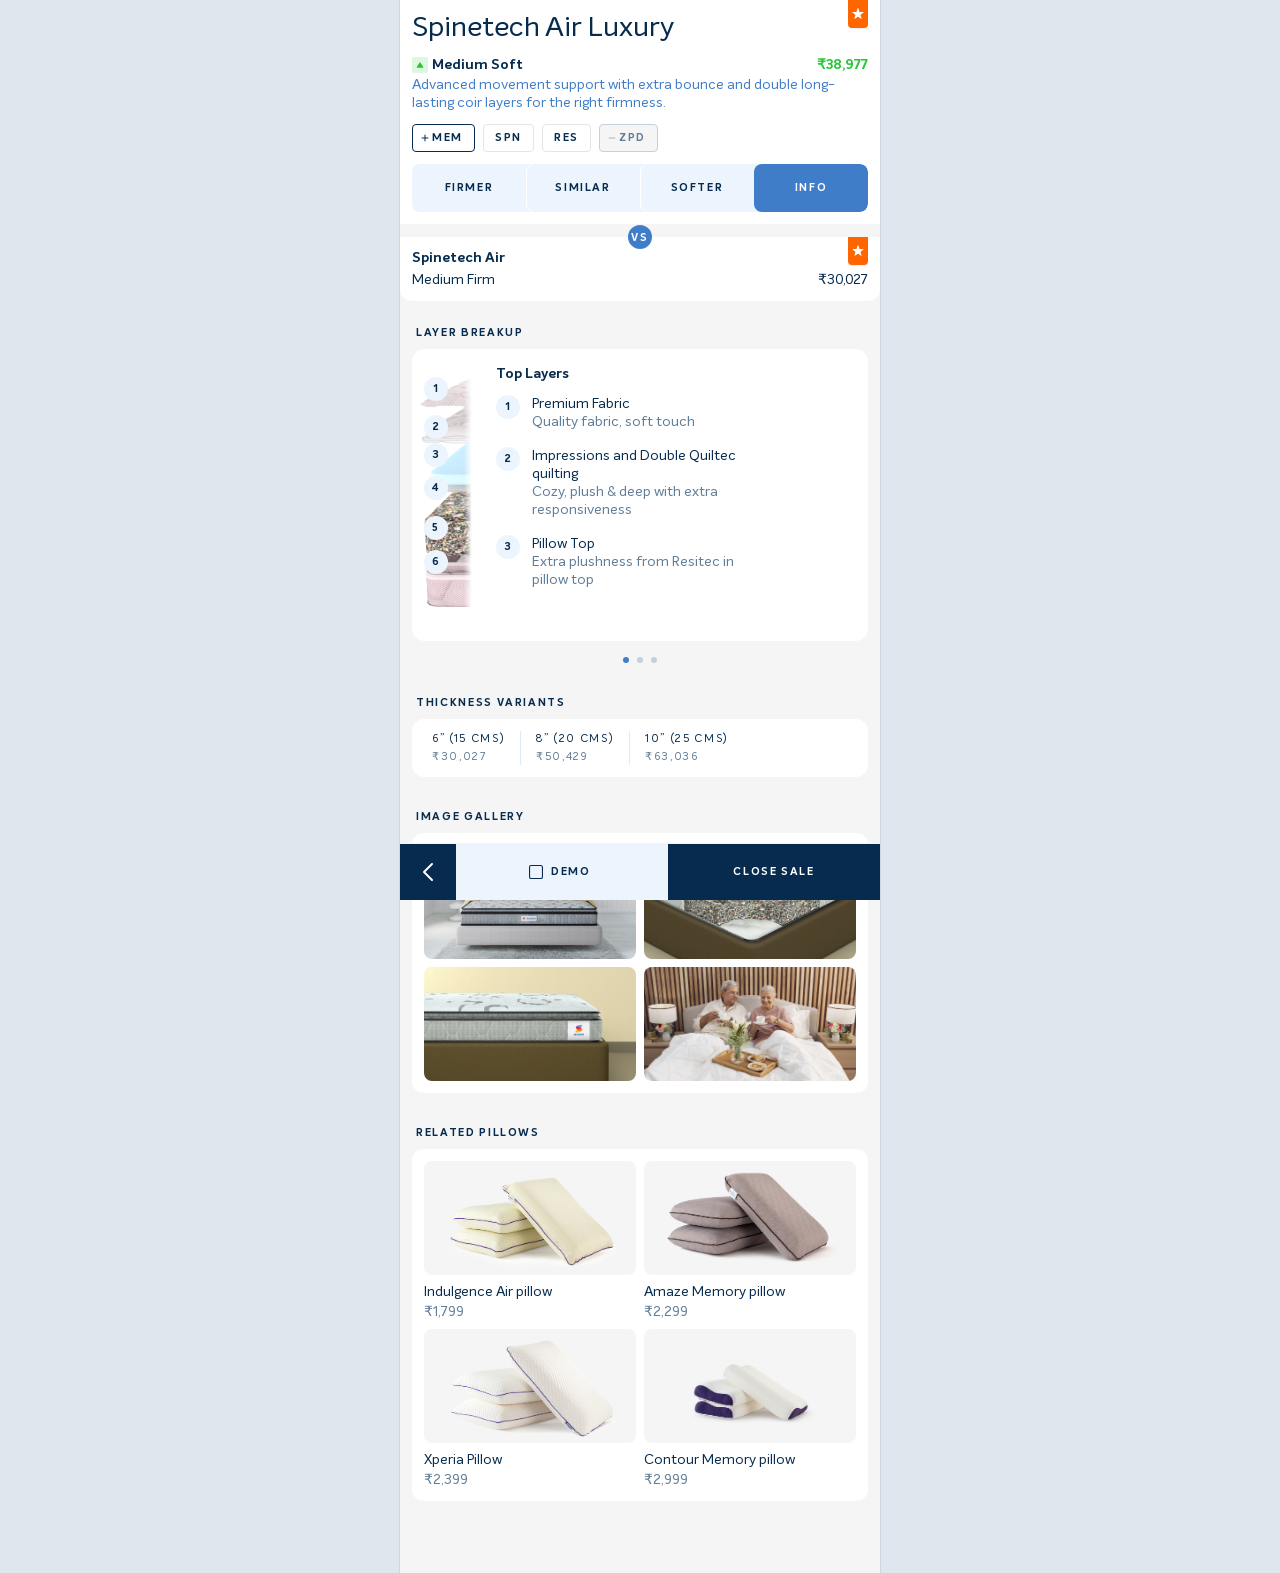
==== commit 241e2870: "Make comparison mode's Layer breakup scroll like mattress.html's It was a static single-slide card —" ====
--- a/mattress-compare.html
+++ b/mattress-compare.html
@@ -87,12 +87,15 @@
 
     <main class="mx" id="mxc-main">
 
-      <!-- Layer breakup: a compact static preview here rather than the
-           interactive carousel on mattress.html — the Figma frame shows one
-           slide with a flat pagination graphic and no scroll/tab behavior,
-           and no destination is specified for it, so it's non-interactive. -->
+      <!-- Layer breakup: same 3-slide interactive carousel as mattress.html.
+           The Figma frame for this page only shows the Top Layers slide, but
+           Comfort/Support reuse mattress.html's own content verbatim — same
+           pattern as this page's Thickness Variants, Related Pillows and
+           Similar/Softer bands, which are all identical to the original. -->
       <section class="mx-sec">
         <h2 class="mx-sec__eyebrow">Layer breakup</h2>
+
+        <div class="mx-carousel" id="mxc-layer-carousel">
         <div class="mx-layers">
           <div class="mx-layers__strip" aria-hidden="true">
             <img src="assets/img/mattress/layers.png" alt="" />
@@ -130,10 +133,72 @@
             </ul>
           </div>
         </div>
-        <div class="mx-dots" aria-hidden="true">
-          <span class="mx-dots__dot is-on"></span>
-          <span class="mx-dots__dot"></span>
-          <span class="mx-dots__dot"></span>
+        <div class="mx-layers">
+          <div class="mx-layers__strip mx-layers__strip--alt" aria-hidden="true">
+            <img src="assets/img/mattress/layers-2.png" alt="" />
+            <span class="mx-pin" style="top: 12px">1</span>
+            <span class="mx-pin" style="top: 50px">2</span>
+            <span class="mx-pin" style="top: 78px">3</span>
+            <span class="mx-pin" style="top: 111px">4</span>
+            <span class="mx-pin" style="top: 151px">5</span>
+            <span class="mx-pin" style="top: 185px">6</span>
+          </div>
+          <div class="mx-layers__info">
+            <h3 class="mx-layers__title">Comfort Layers</h3>
+            <ul class="mx-layers__list">
+              <li class="mx-layer">
+                <span class="mx-pin mx-pin--static">3</span>
+                <span class="mx-layer__text">
+                  <span class="mx-layer__name">Impressions Foam</span>
+                  <span class="mx-layer__desc">Contour hugging, even pressure distribution and enhanced blood circulation</span>
+                </span>
+              </li>
+              <li class="mx-layer">
+                <span class="mx-pin mx-pin--static">4</span>
+                <span class="mx-layer__text">
+                  <span class="mx-layer__name">Resitec Foam</span>
+                  <span class="mx-layer__desc">Responsive, medium firm, breathable, all weather, pressure distribution</span>
+                </span>
+              </li>
+              <li class="mx-layer">
+                <span class="mx-pin mx-pin--static">5</span>
+                <span class="mx-layer__text">
+                  <span class="mx-layer__name">Reticool Foam</span>
+                  <span class="mx-layer__desc">Gentle feel with enhanced airflow</span>
+                </span>
+              </li>
+            </ul>
+          </div>
+        </div>
+        <div class="mx-layers">
+          <div class="mx-layers__strip mx-layers__strip--alt" aria-hidden="true">
+            <img src="assets/img/mattress/layers-2.png" alt="" />
+            <span class="mx-pin" style="top: 12px">1</span>
+            <span class="mx-pin" style="top: 50px">2</span>
+            <span class="mx-pin" style="top: 78px">3</span>
+            <span class="mx-pin" style="top: 111px">4</span>
+            <span class="mx-pin" style="top: 151px">5</span>
+            <span class="mx-pin" style="top: 185px">6</span>
+          </div>
+          <div class="mx-layers__info">
+            <h3 class="mx-layers__title">Support Layers</h3>
+            <ul class="mx-layers__list">
+              <li class="mx-layer">
+                <span class="mx-pin mx-pin--static">6</span>
+                <span class="mx-layer__text">
+                  <span class="mx-layer__name">Rebonded Foam</span>
+                  <span class="mx-layer__desc">High firmness, zero environmental wastage</span>
+                </span>
+              </li>
+            </ul>
+          </div>
+        </div>
+        </div>
+
+        <div class="mx-dots" id="mxc-layer-dots" role="tablist" aria-label="Layer groups">
+          <button class="mx-dots__dot is-on" type="button" role="tab" aria-selected="true" aria-label="Top layers"></button>
+          <button class="mx-dots__dot" type="button" role="tab" aria-selected="false" aria-label="Comfort layers"></button>
+          <button class="mx-dots__dot" type="button" role="tab" aria-selected="false" aria-label="Support layers"></button>
         </div>
       </section>
 
@@ -477,12 +542,16 @@
 
 // The comfort row: Info is the comparison view this page opens on — tags
 // carry their added/removed state, the softness indicator shows, and the
-// price reads green. Similar (Figma 1883:15070) and Softer (1784:13399)
-// reuse the same static upsell/downsell bands as mattress.html; Firmer has
-// no design, so it just shows the plain mattress view. Leaving Info for any
-// of the three drops the comparison entirely — tags go plain, the indicator
-// hides, the price reverts to navy — since you're no longer looking at this
-// mattress specifically against the one you came from.
+// price reads green, and the VS card names the mattress this page was
+// reached from. Similar (Figma 1883:15070) and Softer (1784:13399) reuse
+// the same static upsell/downsell bands as mattress.html; Firmer has no
+// design, so it just shows the plain mattress view.
+//
+// Leaving Info for any of the three exits comparison mode for good: the VS
+// card disappears and the tag/indicator/price comparison cues drop, and
+// clicking back to Info later shows this mattress's own plain page rather
+// than re-entering the comparison — you dismissed it, not just navigated
+// away from it.
 (function () {
   var segs = [].slice.call(document.querySelectorAll('.mx-controls__seg'));
   var main = document.getElementById('mxc-main');
@@ -493,6 +562,8 @@
   var softnessIndicator = document.getElementById('mxc-softness-indicator');
   var price = document.getElementById('mxc-price');
   var tags = document.getElementById('mxc-tags');
+  var vs = document.getElementById('mxc-vs');
+  var comparing = true;
 
   function activeName() {
     return document.querySelector('.mx-controls__seg--info').textContent.trim();
@@ -500,9 +571,9 @@
 
   function render() {
     var name = activeName();
-    var isInfo = name === 'Info';
     var isSimilar = name === 'Similar';
     var isSofter = name === 'Softer';
+    var showCmp = name === 'Info' && comparing;
 
     main.hidden = isSimilar || isSofter;
     recsSimilar.hidden = !isSimilar;
@@ -512,16 +583,18 @@
     actionsDefault.hidden = showToggles;
     actionsToggles.hidden = !showToggles;
 
-    softnessIndicator.hidden = !isInfo;
-    price.classList.toggle('mx-facts__price--cmp', isInfo);
+    vs.hidden = !comparing;
+    softnessIndicator.hidden = !showCmp;
+    price.classList.toggle('mx-facts__price--cmp', showCmp);
     tags.querySelectorAll('.mx-tag[data-cmp]').forEach(function (t) {
-      t.classList.toggle('mx-tag--' + t.dataset.cmp, isInfo);
+      t.classList.toggle('mx-tag--' + t.dataset.cmp, showCmp);
     });
   }
 
   segs.forEach(function (seg) {
     seg.addEventListener('click', function () {
       segs.forEach(function (s) { s.classList.toggle('mx-controls__seg--info', s === seg); });
+      if (seg.textContent.trim() !== 'Info') comparing = false;
       render();
     });
   });
@@ -538,6 +611,35 @@
   });
 
   render();
+}());
+
+// Layer breakup carousel: three slides sharing one pagination row, same
+// behavior as mattress.html.
+(function () {
+  var track = document.getElementById('mxc-layer-carousel');
+  var dots = [].slice.call(document.getElementById('mxc-layer-dots').children);
+  var GAP = 12; // must match .mx-carousel's gap
+
+  function pitch() { return track.clientWidth + GAP; }
+  function current() {
+    return Math.round(track.scrollLeft / pitch());
+  }
+  function paint() {
+    var i = current();
+    dots.forEach(function (d, n) {
+      d.classList.toggle('is-on', n === i);
+      d.setAttribute('aria-selected', String(n === i));
+    });
+  }
+
+  dots.forEach(function (dot, i) {
+    dot.addEventListener('click', function () {
+      track.scrollTo({ left: i * pitch(), behavior: 'smooth' });
+    });
+  });
+
+  track.addEventListener('scroll', paint, { passive: true });
+  paint();
 }());
 
 // Condensed header once the page scrolls (same behavior as mattress.html).
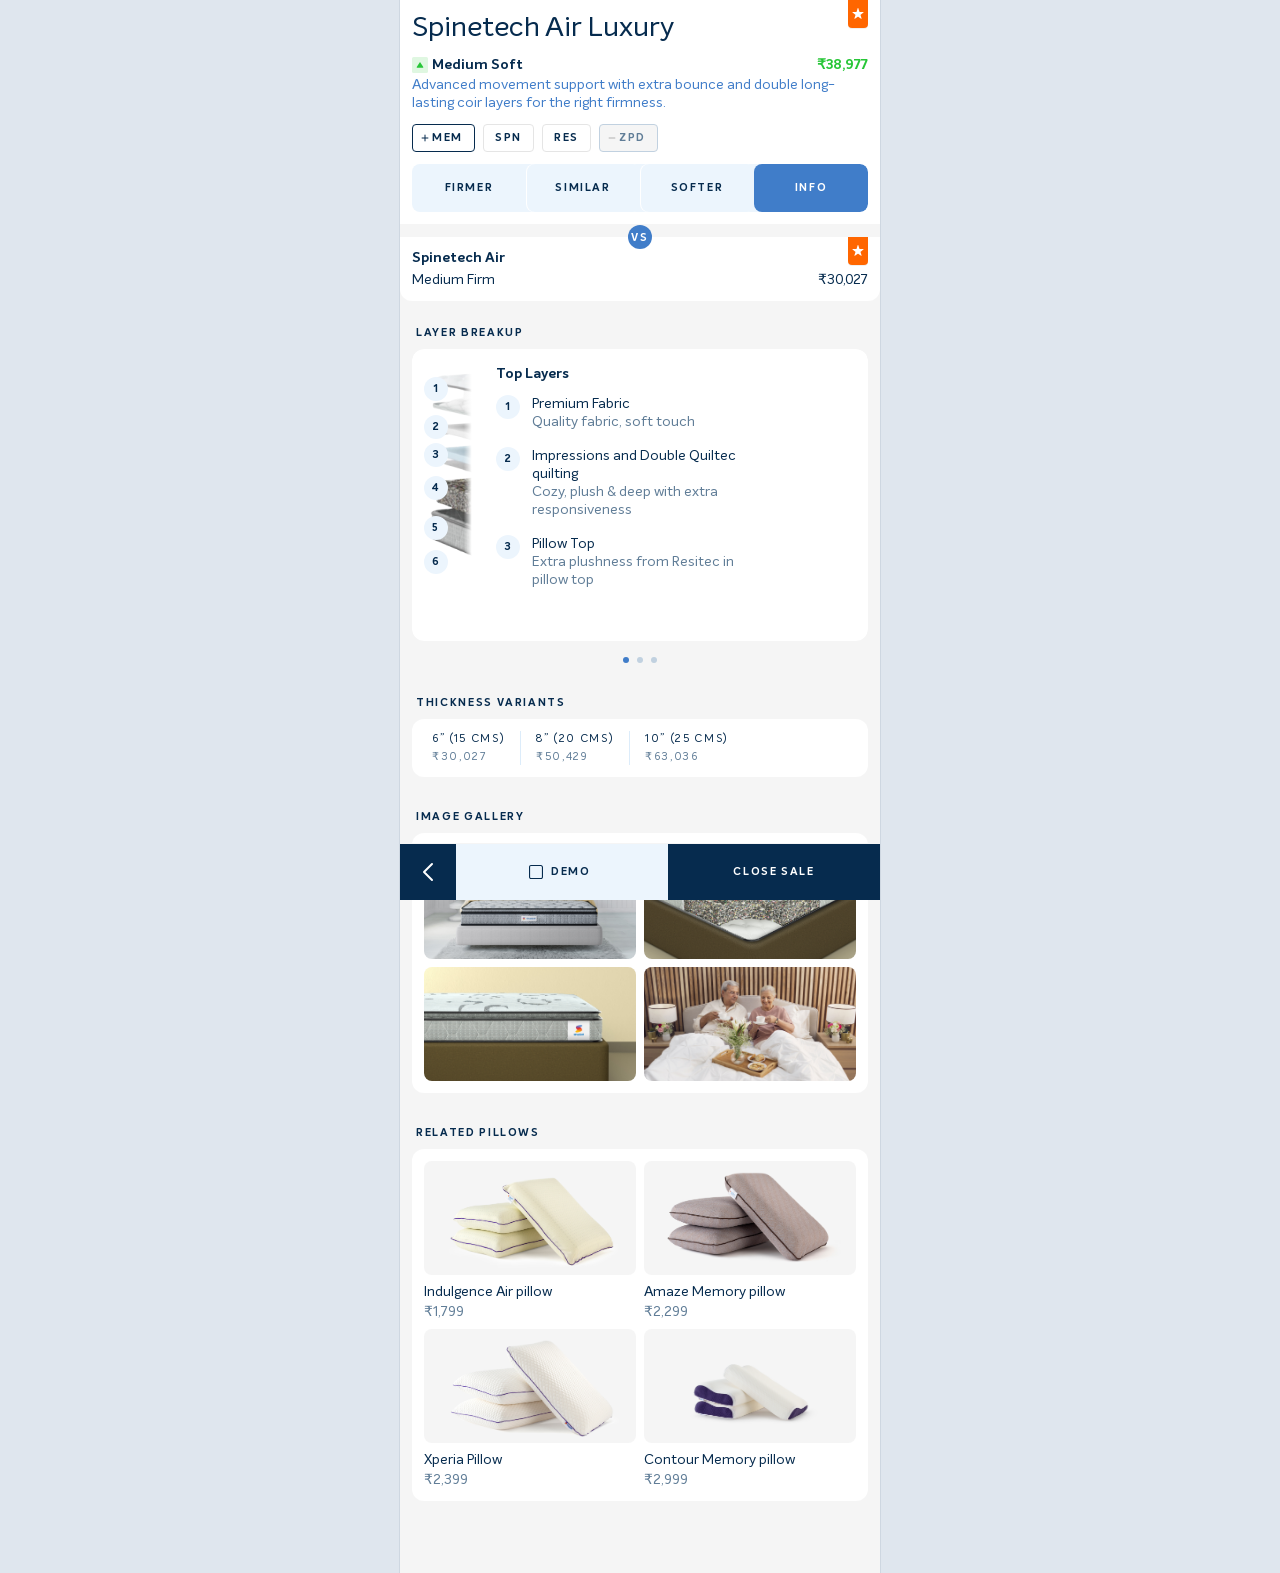
==== commit 471e2eaa: "Fix mirrored mattress cross-section on layer breakup slides 2-3 Downloaded and diffed the actual pho" ====
--- a/mattress-compare.html
+++ b/mattress-compare.html
@@ -97,8 +97,11 @@
 
         <div class="mx-carousel" id="mxc-layer-carousel">
         <div class="mx-layers">
-          <div class="mx-layers__strip" aria-hidden="true">
-            <img src="assets/img/mattress/layers.png" alt="" />
+          <!-- Figma node 1784:13047: this mattress's Top Layers slide uses
+               the same stack photo as Comfort/Support (layers-2.png), not
+               the original Spinetech Air's own layers.png. -->
+          <div class="mx-layers__strip mx-layers__strip--alt" aria-hidden="true">
+            <img src="assets/img/mattress/layers-2.png" alt="" />
             <span class="mx-pin" style="top: 12px">1</span>
             <span class="mx-pin" style="top: 50px">2</span>
             <span class="mx-pin" style="top: 78px">3</span>
--- a/styles.css
+++ b/styles.css
@@ -1469,12 +1469,21 @@
   overflow: hidden;
 }
 
-/* slides 2 and 3 use a different cut of the stack, scaled wider */
+/* Slides 2 and 3 use a different cut of the stack, scaled wider — and,
+   confirmed against Figma's own rendered screenshot, mirrored left-right
+   versus the plain strip. (Its exported code applies a scaleY+rotate180
+   pair to get there, which nets out to a horizontal flip — not something
+   to trust literally, per this component's other measured-off-the-render
+   values above.) transform flips the photo in place; left is shifted by
+   the image width minus the window width (651 - 69) to keep the same
+   near-corner region on screen after the mirror moves it to the opposite
+   edge of the image's own box. */
 .mx-layers__strip--alt img {
-  left: 3px;
+  left: -582px;
   top: -23.5px;
   width: 651px;
   height: 337px;
+  transform: scaleX(-1);
 }
 
 /* A 72px window onto a much wider cross-section, fading to white so the
